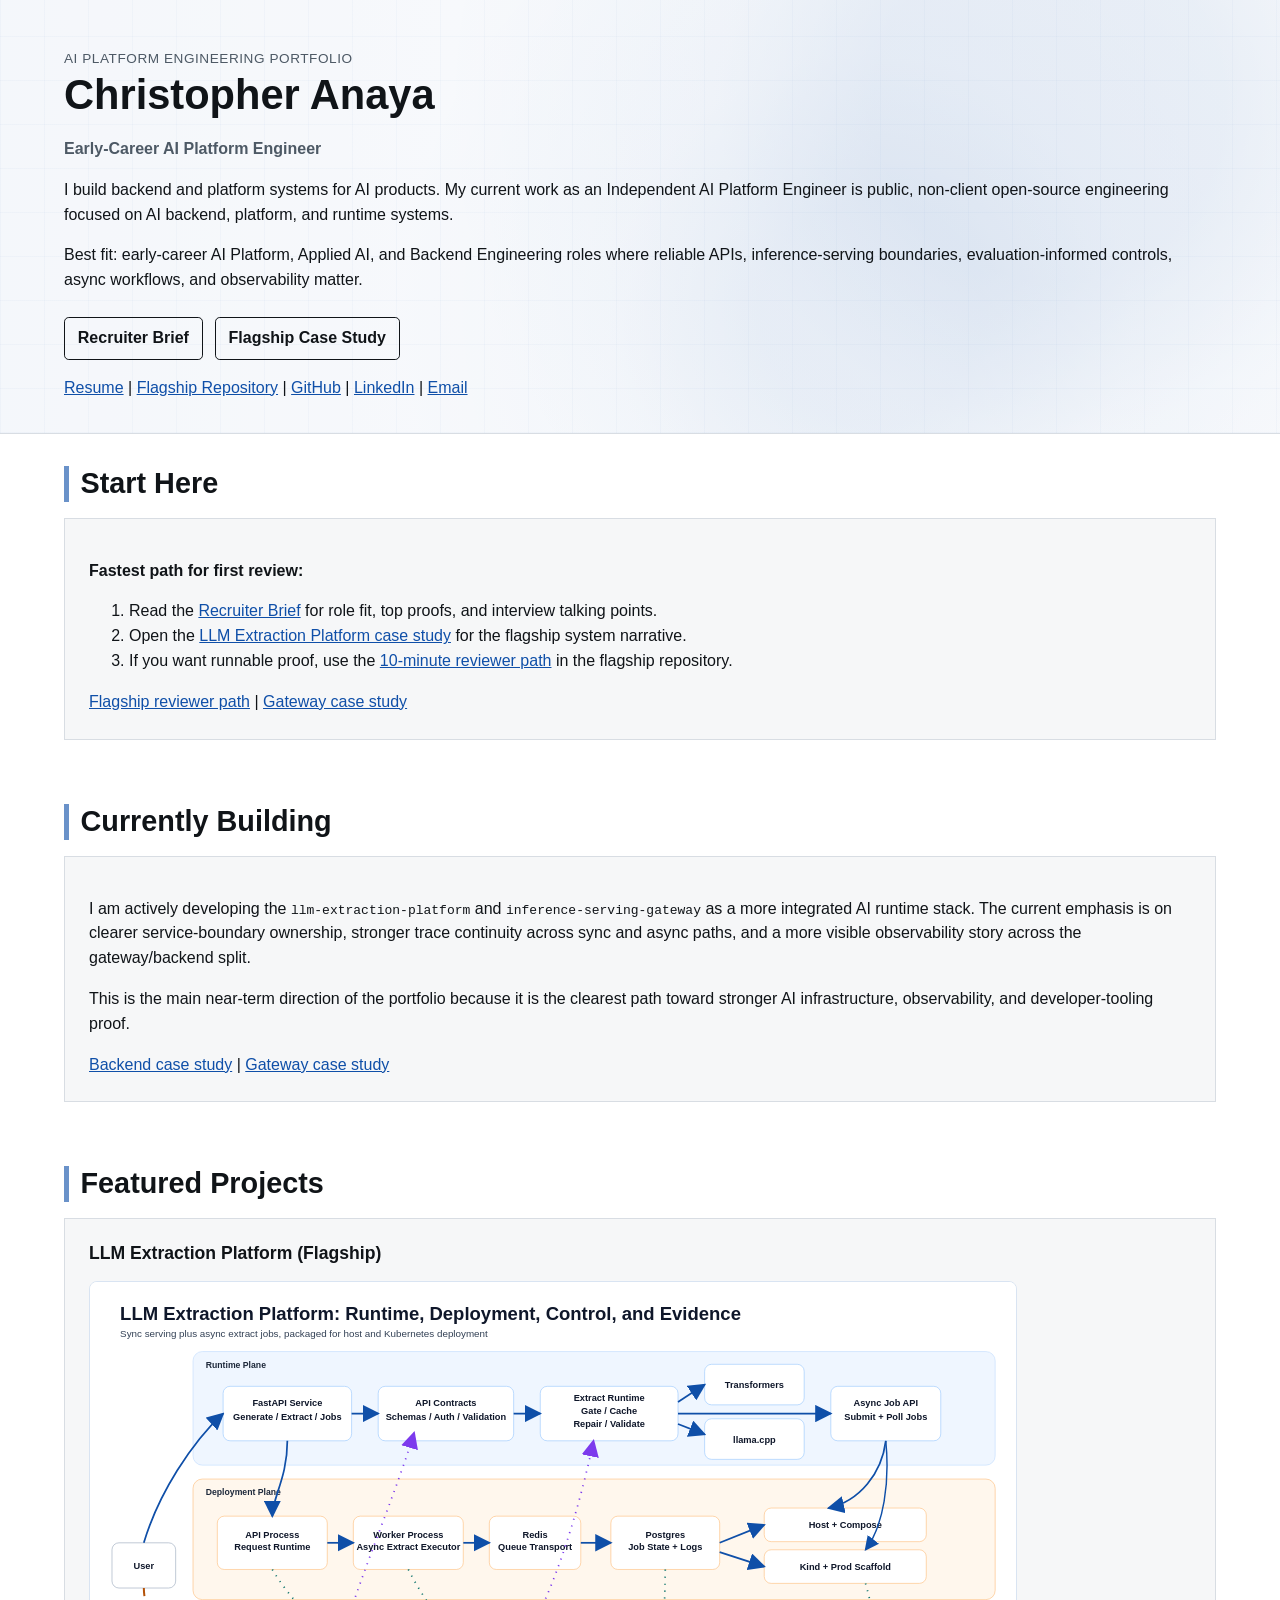
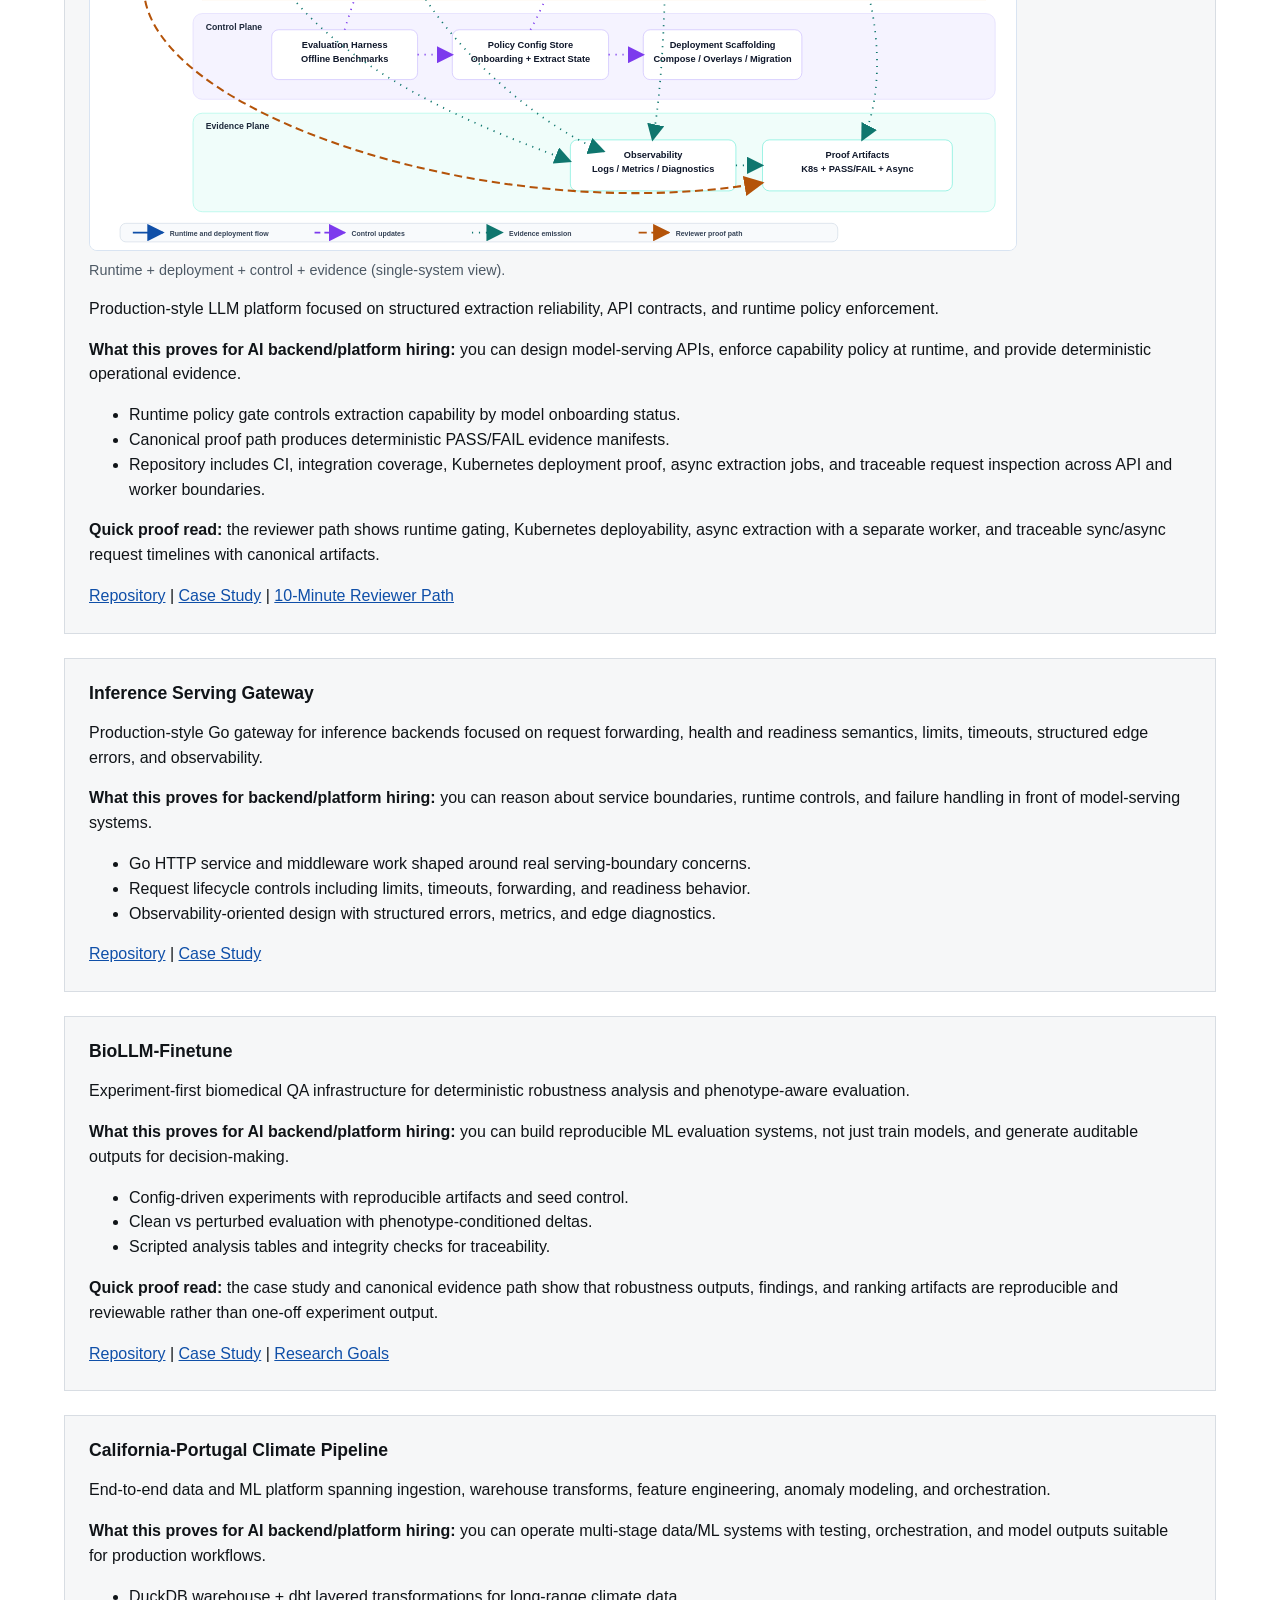
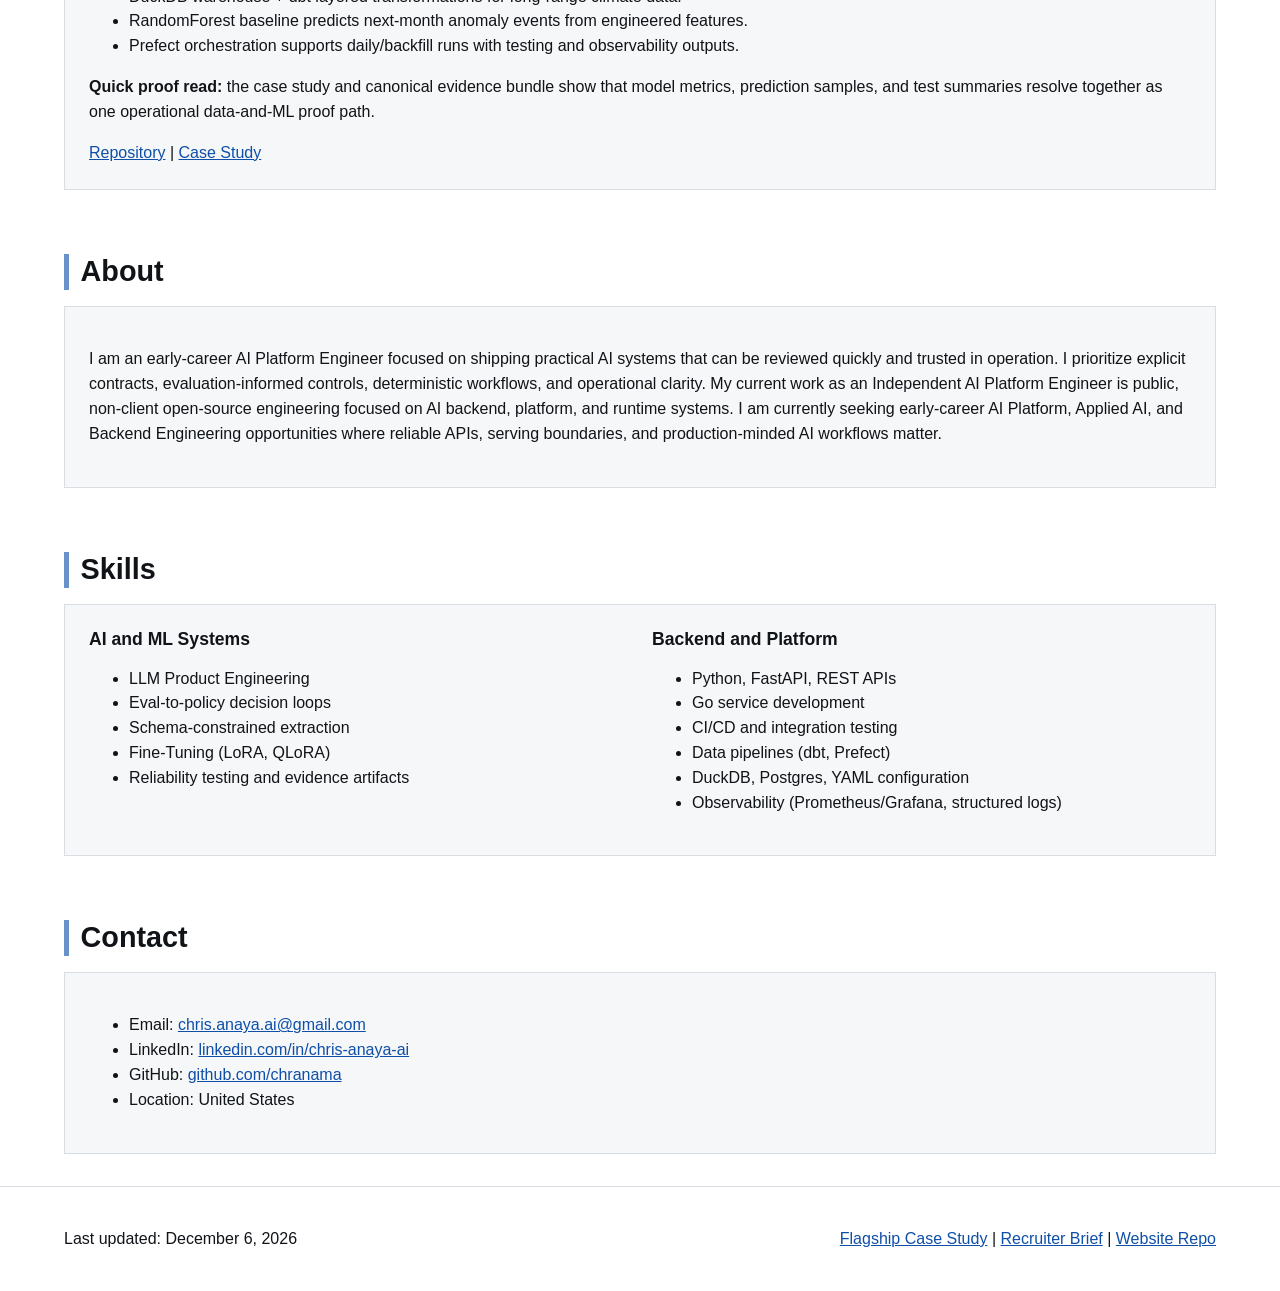
==== index.html @ ddd5de7f "Update infra positioning and boundary graphic" ====
<!DOCTYPE html>
<html lang="en">
  <head>
    <meta charset="utf-8">
    <meta name="viewport" content="width=device-width, initial-scale=1">
    <title>Christopher Anaya | Early-Career AI Platform Engineer</title>
    <meta name="description" content="AI platform engineering portfolio with a flagship LLM service, recruiter-fast brief, and proof-backed systems across backend APIs, inference gateways, and evaluation-informed controls.">
    <link rel="canonical" href="https://chranama.github.io/">
    <meta property="og:type" content="website">
    <meta property="og:title" content="Christopher Anaya | Early-Career AI Platform Engineer">
    <meta property="og:description" content="Flagship LLM Extraction Platform plus supporting proofs across AI backend, platform, and runtime systems.">
    <meta property="og:url" content="https://chranama.github.io/">
    <meta property="og:image" content="https://chranama.github.io/assets/og-home-v2.svg">
    <meta name="twitter:card" content="summary_large_image">
    <meta name="twitter:title" content="Christopher Anaya | Early-Career AI Platform Engineer">
    <meta name="twitter:description" content="Portfolio with recruiter-fast proof paths across AI backend, platform, and runtime systems.">
    <meta name="twitter:image" content="https://chranama.github.io/assets/og-home-v2.svg">
    <link rel="icon" href="assets/favicon.svg" type="image/svg+xml">
    <link rel="stylesheet" href="css/styles.css">
  </head>
  <body>
    <a class="skip-link" href="#main-content">Skip to main content</a>
    <header class="site-header">
      <div class="container">
        <p class="kicker">AI Platform Engineering Portfolio</p>
        <h1>Christopher Anaya</h1>
        <p class="title">Early-Career AI Platform Engineer</p>
        <p>
          I build backend and platform systems for AI products. My current work as an Independent AI Platform Engineer
          is public, non-client open-source engineering focused on AI backend, platform, and runtime systems.
        </p>
        <p>
          Best fit: early-career AI Platform, Applied AI, and Backend Engineering roles where reliable APIs,
          inference-serving boundaries, evaluation-informed controls, async workflows, and observability matter.
        </p>
        <nav aria-label="Primary">
          <ul class="link-row">
            <li><a class="button" href="recruiter-brief.html">Recruiter Brief</a></li>
            <li><a class="button" href="case-study-llm-extraction-platform.html">Flagship Case Study</a></li>
          </ul>
        </nav>
        <p class="inline-links">
          <a href="resume.pdf">Resume</a>
          <span aria-hidden="true">|</span>
          <a href="https://github.com/chranama/llm-extraction-platform">Flagship Repository</a>
          <span aria-hidden="true">|</span>
          <a href="https://github.com/chranama">GitHub</a>
          <span aria-hidden="true">|</span>
          <a href="https://www.linkedin.com/in/chris-anaya-ai/">LinkedIn</a>
          <span aria-hidden="true">|</span>
          <a href="mailto:chris.anaya.ai@gmail.com">Email</a>
        </p>
      </div>
    </header>

    <main id="main-content">
      <section class="section" aria-labelledby="start-here-title">
        <div class="container">
          <h2 id="start-here-title">Start Here</h2>
          <div class="card">
            <p><strong>Fastest path for first review:</strong></p>
            <ol>
              <li>Read the <a href="recruiter-brief.html">Recruiter Brief</a> for role fit, top proofs, and interview talking points.</li>
              <li>Open the <a href="case-study-llm-extraction-platform.html">LLM Extraction Platform case study</a> for the flagship system narrative.</li>
              <li>If you want runnable proof, use the <a href="https://github.com/chranama/llm-extraction-platform#10-minute-reviewer-path">10-minute reviewer path</a> in the flagship repository.</li>
            </ol>
            <p class="inline-links">
              <a href="https://github.com/chranama/llm-extraction-platform#10-minute-reviewer-path">Flagship reviewer path</a>
              <span aria-hidden="true">|</span>
              <a href="case-study-inference-serving-gateway.html">Gateway case study</a>
            </p>
          </div>
        </div>
      </section>

      <section class="section" aria-labelledby="buildout-title">
        <div class="container">
          <h2 id="buildout-title">Currently Building</h2>
          <div class="card">
            <p>
              I am actively developing the <code>llm-extraction-platform</code> and <code>inference-serving-gateway</code>
              as a more integrated AI runtime stack. The current emphasis is on clearer service-boundary ownership,
              stronger trace continuity across sync and async paths, and a more visible observability story across the
              gateway/backend split.
            </p>
            <p>
              This is the main near-term direction of the portfolio because it is the clearest path toward stronger
              AI infrastructure, observability, and developer-tooling proof.
            </p>
            <p class="inline-links">
              <a href="case-study-llm-extraction-platform.html">Backend case study</a>
              <span aria-hidden="true">|</span>
              <a href="case-study-inference-serving-gateway.html">Gateway case study</a>
            </p>
          </div>
        </div>
      </section>

      <section class="section" aria-labelledby="featured-projects-title">
        <div class="container">
          <h2 id="featured-projects-title">Featured Projects</h2>

          <article class="card project-card" aria-labelledby="project-llm-extract-title">
            <h3 id="project-llm-extract-title">LLM Extraction Platform (Flagship)</h3>
            <figure class="project-architecture-preview">
              <img src="assets/media/llm-extraction-architecture-system.svg" alt="LLM Extraction Platform architecture showing runtime, deployment, control, and evidence planes">
              <figcaption>Runtime + deployment + control + evidence (single-system view).</figcaption>
            </figure>
            <p>
              Production-style LLM platform focused on structured extraction reliability, API contracts,
              and runtime policy enforcement.
            </p>
            <p><strong>What this proves for AI backend/platform hiring:</strong> you can design model-serving APIs,
              enforce capability policy at runtime, and provide deterministic operational evidence.</p>
            <ul>
              <li>Runtime policy gate controls extraction capability by model onboarding status.</li>
              <li>Canonical proof path produces deterministic PASS/FAIL evidence manifests.</li>
              <li>Repository includes CI, integration coverage, Kubernetes deployment proof, async extraction jobs, and traceable request inspection across API and worker boundaries.</li>
            </ul>
            <p><strong>Quick proof read:</strong> the reviewer path shows runtime gating, Kubernetes deployability, async extraction with a separate worker, and traceable sync/async request timelines with canonical artifacts.</p>
            <p class="inline-links">
              <a href="https://github.com/chranama/llm-extraction-platform">Repository</a>
              <span aria-hidden="true">|</span>
              <a href="case-study-llm-extraction-platform.html">Case Study</a>
              <span aria-hidden="true">|</span>
              <a href="https://github.com/chranama/llm-extraction-platform#10-minute-reviewer-path">10-Minute Reviewer Path</a>
            </p>
          </article>

          <article class="card project-card" aria-labelledby="project-inference-gateway-title">
            <h3 id="project-inference-gateway-title">Inference Serving Gateway</h3>
            <p>
              Production-style Go gateway for inference backends focused on request forwarding, health and readiness semantics,
              limits, timeouts, structured edge errors, and observability.
            </p>
            <p><strong>What this proves for backend/platform hiring:</strong> you can reason about service boundaries,
              runtime controls, and failure handling in front of model-serving systems.</p>
            <ul>
              <li>Go HTTP service and middleware work shaped around real serving-boundary concerns.</li>
              <li>Request lifecycle controls including limits, timeouts, forwarding, and readiness behavior.</li>
              <li>Observability-oriented design with structured errors, metrics, and edge diagnostics.</li>
            </ul>
            <p class="inline-links">
              <a href="https://github.com/chranama/inference-serving-gateway">Repository</a>
              <span aria-hidden="true">|</span>
              <a href="case-study-inference-serving-gateway.html">Case Study</a>
            </p>
          </article>

          <article class="card project-card" aria-labelledby="project-biollm-title">
            <h3 id="project-biollm-title">BioLLM-Finetune</h3>
            <p>
              Experiment-first biomedical QA infrastructure for deterministic robustness analysis and phenotype-aware evaluation.
            </p>
            <p><strong>What this proves for AI backend/platform hiring:</strong> you can build reproducible ML evaluation systems,
              not just train models, and generate auditable outputs for decision-making.</p>
            <ul>
              <li>Config-driven experiments with reproducible artifacts and seed control.</li>
              <li>Clean vs perturbed evaluation with phenotype-conditioned deltas.</li>
              <li>Scripted analysis tables and integrity checks for traceability.</li>
            </ul>
            <p><strong>Quick proof read:</strong> the case study and canonical evidence path show that robustness outputs, findings, and ranking artifacts are reproducible and reviewable rather than one-off experiment output.</p>
            <p class="inline-links">
              <a href="https://github.com/chranama/biollm-finetune">Repository</a>
              <span aria-hidden="true">|</span>
              <a href="case-study-biollm-robustness.html">Case Study</a>
              <span aria-hidden="true">|</span>
              <a href="https://github.com/chranama/biollm-finetune/blob/main/docs/research_goals.md">Research Goals</a>
            </p>
          </article>

          <article class="card project-card" aria-labelledby="project-climate-title">
            <h3 id="project-climate-title">California-Portugal Climate Pipeline</h3>
            <p>
              End-to-end data and ML platform spanning ingestion, warehouse transforms, feature engineering,
              anomaly modeling, and orchestration.
            </p>
            <p><strong>What this proves for AI backend/platform hiring:</strong> you can operate multi-stage data/ML systems
              with testing, orchestration, and model outputs suitable for production workflows.</p>
            <ul>
              <li>DuckDB warehouse + dbt layered transformations for long-range climate data.</li>
              <li>RandomForest baseline predicts next-month anomaly events from engineered features.</li>
              <li>Prefect orchestration supports daily/backfill runs with testing and observability outputs.</li>
            </ul>
            <p><strong>Quick proof read:</strong> the case study and canonical evidence bundle show that model metrics, prediction samples, and test summaries resolve together as one operational data-and-ML proof path.</p>
            <p class="inline-links">
              <a href="https://github.com/chranama/california-portugal-climate">Repository</a>
              <span aria-hidden="true">|</span>
              <a href="case-study-climate-anomaly-pipeline.html">Case Study</a>
            </p>
          </article>
        </div>
      </section>

      <section class="section" aria-labelledby="about-title">
        <div class="container">
          <h2 id="about-title">About</h2>
          <div class="card">
            <p>
              I am an early-career AI Platform Engineer focused on shipping practical AI systems that can be reviewed quickly and trusted in operation.
              I prioritize explicit contracts, evaluation-informed controls, deterministic workflows, and operational clarity.
              My current work as an Independent AI Platform Engineer is public, non-client open-source engineering focused on AI backend, platform, and runtime systems.
              I am currently seeking early-career AI Platform, Applied AI, and Backend Engineering opportunities where reliable APIs, serving boundaries, and production-minded AI workflows matter.
            </p>
          </div>
        </div>
      </section>

      <section class="section" aria-labelledby="skills-title">
        <div class="container">
          <h2 id="skills-title">Skills</h2>
          <div class="skills-grid card">
            <div>
              <h3>AI and ML Systems</h3>
              <ul>
                <li>LLM Product Engineering</li>
                <li>Eval-to-policy decision loops</li>
                <li>Schema-constrained extraction</li>
                <li>Fine-Tuning (LoRA, QLoRA)</li>
                <li>Reliability testing and evidence artifacts</li>
              </ul>
            </div>
            <div>
              <h3>Backend and Platform</h3>
              <ul>
                <li>Python, FastAPI, REST APIs</li>
                <li>Go service development</li>
                <li>CI/CD and integration testing</li>
                <li>Data pipelines (dbt, Prefect)</li>
                <li>DuckDB, Postgres, YAML configuration</li>
                <li>Observability (Prometheus/Grafana, structured logs)</li>
              </ul>
            </div>
          </div>
        </div>
      </section>

      <section class="section" aria-labelledby="contact-title">
        <div class="container">
          <h2 id="contact-title">Contact</h2>
          <div class="card">
            <ul>
              <li>Email: <a href="mailto:chris.anaya.ai@gmail.com">chris.anaya.ai@gmail.com</a></li>
              <li>LinkedIn: <a href="https://www.linkedin.com/in/chris-anaya-ai/">linkedin.com/in/chris-anaya-ai</a></li>
              <li>GitHub: <a href="https://github.com/chranama">github.com/chranama</a></li>
              <li>Location: United States</li>
            </ul>
          </div>
        </div>
      </section>
    </main>

    <footer class="site-footer">
      <div class="container footer-row">
        <p>Last updated: <span data-last-updated></span></p>
        <p>
          <a href="case-study-llm-extraction-platform.html">Flagship Case Study</a>
          <span aria-hidden="true">|</span>
          <a href="recruiter-brief.html">Recruiter Brief</a>
          <span aria-hidden="true">|</span>
          <a href="https://github.com/chranama/chranama.github.io">Website Repo</a>
        </p>
      </div>
    </footer>
      <script>
      (function () {
        var items = document.querySelectorAll('[data-last-updated]');
        if (!items.length) return;
        var modified = new Date(document.lastModified);
        if (Number.isNaN(modified.getTime())) {
          items.forEach(function (item) {
            item.textContent = 'Unknown';
          });
          return;
        }
        var formatted = new Intl.DateTimeFormat('en-US', {
          year: 'numeric',
          month: 'long',
          day: 'numeric'
        }).format(modified);
        items.forEach(function (item) {
          item.textContent = formatted;
        });
      })();
    </script>
  </body>
</html>
---- css/styles.css ----
:root {
  --bg: #ffffff;
  --surface: #f6f7f8;
  --text: #101418;
  --muted: #4d5965;
  --line: #d8dde3;
  --link: #0f4fa8;
  --focus: #b00020;
  --maxw: 72rem;
  --space-1: 0.5rem;
  --space-2: 0.75rem;
  --space-3: 1rem;
  --space-4: 1.5rem;
  --space-5: 2rem;
  --space-6: 3rem;
}

* {
  box-sizing: border-box;
}

html,
body {
  margin: 0;
  padding: 0;
  background: var(--bg);
  color: var(--text);
  font-family: -apple-system, BlinkMacSystemFont, "Segoe UI", Roboto, Helvetica, Arial, sans-serif;
  line-height: 1.55;
}

img {
  max-width: 100%;
  height: auto;
}

a {
  color: var(--link);
}

a:hover {
  text-decoration-thickness: 2px;
}

a:focus-visible,
.button:focus-visible,
.skip-link:focus-visible {
  outline: 3px solid var(--focus);
  outline-offset: 3px;
}

.skip-link {
  position: absolute;
  left: -9999px;
  top: auto;
  width: 1px;
  height: 1px;
  overflow: hidden;
}

.skip-link:focus {
  left: var(--space-3);
  top: var(--space-3);
  width: auto;
  height: auto;
  padding: var(--space-2) var(--space-3);
  background: var(--bg);
  border: 1px solid var(--text);
}

.container {
  width: min(100% - 2rem, var(--maxw));
  margin-inline: auto;
}

.site-header {
  position: relative;
  overflow: hidden;
  background: #ffffff;
  border-bottom: 1px solid var(--line);
  padding: var(--space-6) 0 var(--space-5);
}

.site-header::before {
  content: "";
  position: absolute;
  inset: 0;
  pointer-events: none;
  z-index: 0;
  background:
    radial-gradient(circle at 82% 24%, rgba(15, 79, 168, 0.14) 0 16%, rgba(15, 79, 168, 0.05) 30%, rgba(15, 79, 168, 0) 55%),
    radial-gradient(circle at 68% 72%, rgba(15, 79, 168, 0.10) 0 12%, rgba(15, 79, 168, 0.03) 28%, rgba(15, 79, 168, 0) 52%),
    linear-gradient(90deg, rgba(15, 79, 168, 0.08) 0%, rgba(15, 79, 168, 0.02) 100%),
    repeating-linear-gradient(0deg, rgba(15, 79, 168, 0.05) 0 1px, rgba(15, 79, 168, 0) 1px 44px),
    repeating-linear-gradient(90deg, rgba(15, 79, 168, 0.05) 0 1px, rgba(15, 79, 168, 0) 1px 44px);
  opacity: 0.55;
}

.site-header .container {
  position: relative;
  z-index: 1;
}

.kicker {
  margin: 0;
  letter-spacing: 0.04em;
  text-transform: uppercase;
  font-size: 0.85rem;
  color: var(--muted);
}

h1,
h2,
h3 {
  line-height: 1.25;
  margin: 0 0 var(--space-3);
}

h1 {
  font-size: clamp(1.8rem, 4vw, 2.6rem);
}

h2 {
  font-size: clamp(1.35rem, 3vw, 1.8rem);
}

h3 {
  font-size: 1.1rem;
}

.section h2 {
  display: inline-block;
  border-left: 0.32rem solid rgba(15, 79, 168, 0.62);
  padding-left: 0.72rem;
}

.title {
  font-weight: 600;
  color: var(--muted);
  margin: 0 0 var(--space-3);
}

.link-row {
  display: flex;
  flex-wrap: wrap;
  gap: var(--space-2);
  list-style: none;
  padding: 0;
  margin: var(--space-4) 0 0;
}

.button {
  display: inline-block;
  text-decoration: none;
  border: 1px solid var(--text);
  color: var(--text);
  padding: 0.5rem 0.8rem;
  border-radius: 0.3rem;
  font-weight: 600;
}

.button:hover {
  background: var(--surface);
}

.section {
  padding: var(--space-5) 0;
}

.card {
  border: 1px solid var(--line);
  background: var(--surface);
  padding: var(--space-4);
}

.project-card + .project-card {
  margin-top: var(--space-4);
}

.project-card {
  position: relative;
  overflow: hidden;
}

.project-card > * {
  position: relative;
  z-index: 1;
}

.project-architecture-preview {
  margin: 0 0 var(--space-3);
}

.project-architecture-preview img {
  display: block;
  width: 100%;
  max-width: 58rem;
  height: auto;
  border: 1px solid #d9e4f2;
  border-radius: 0.5rem;
  background: #ffffff;
}

.project-architecture-preview figcaption {
  margin-top: 0.5rem;
  font-size: 0.9rem;
  color: var(--muted);
}

.proof-badge-row {
  display: flex;
  flex-wrap: wrap;
  gap: 0.45rem;
  margin-top: 0;
  margin-bottom: var(--space-3);
}

.proof-badge {
  display: inline-block;
  border: 1px solid rgba(15, 79, 168, 0.28);
  background: rgba(15, 79, 168, 0.06);
  color: #25446f;
  font-size: 0.86rem;
  font-weight: 600;
  line-height: 1.2;
  border-radius: 999px;
  padding: 0.24rem 0.58rem;
}

.inline-links {
  margin-bottom: 0;
}

.badge-row {
  margin-top: 0;
}

.badge-row img {
  height: 20px;
  width: auto;
}

.skills-grid {
  display: grid;
  grid-template-columns: 1fr;
  gap: var(--space-4);
}

.lesson-grid {
  display: grid;
  grid-template-columns: 1fr;
  gap: var(--space-4);
}

.site-footer {
  border-top: 1px solid var(--line);
  padding: var(--space-4) 0;
}

.footer-row {
  display: flex;
  flex-direction: column;
  gap: var(--space-1);
}

@media (min-width: 48rem) {
  .skills-grid {
    grid-template-columns: 1fr 1fr;
  }

  .lesson-grid {
    grid-template-columns: 1fr 1fr;
  }

  .footer-row {
    flex-direction: row;
    justify-content: space-between;
    align-items: center;
  }
}

@media (max-width: 40rem) {
  .site-header::before {
    opacity: 0.45;
  }
}

@media (prefers-reduced-motion: reduce) {
  *,
  *::before,
  *::after {
    animation-duration: 0.01ms !important;
    animation-iteration-count: 1 !important;
    transition-duration: 0.01ms !important;
    scroll-behavior: auto !important;
  }
}
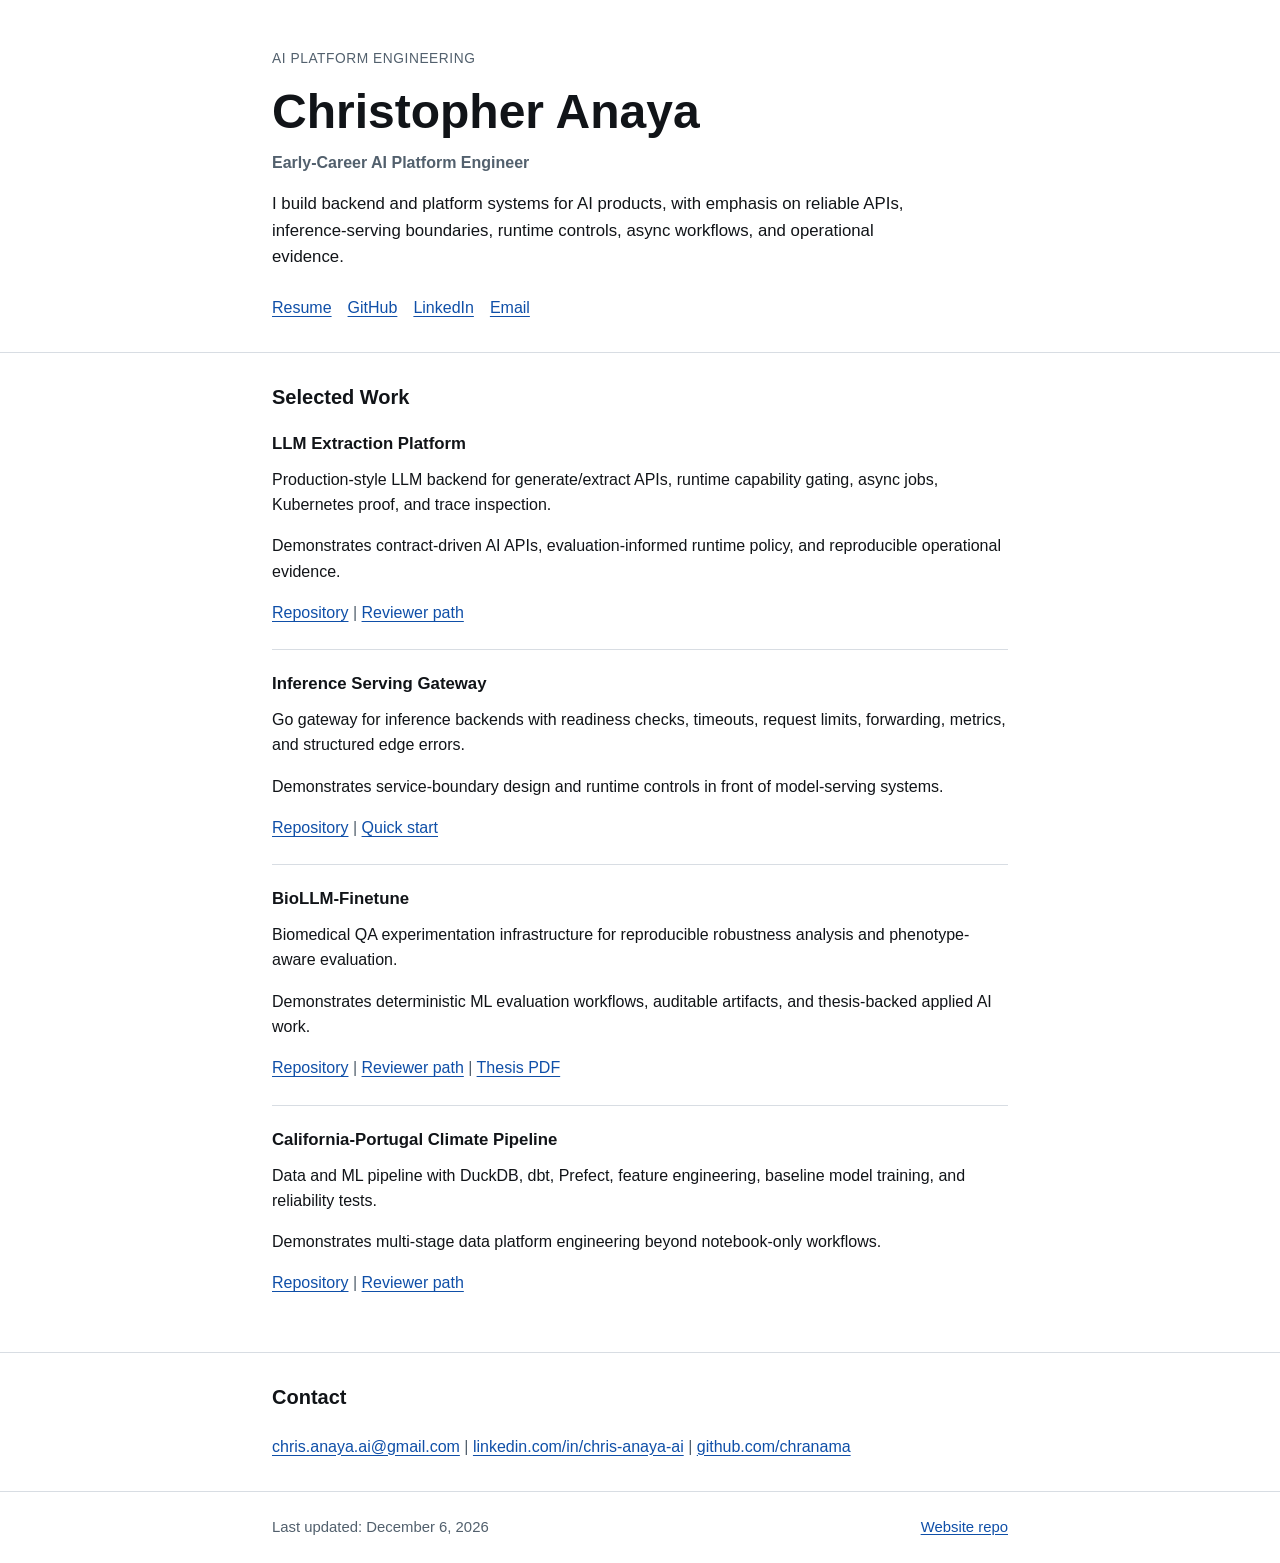
==== commit 825564db: "Simplify portfolio to single-page hub" ====
--- a/index.html
+++ b/index.html
@@ -3,249 +3,128 @@
   <head>
     <meta charset="utf-8">
     <meta name="viewport" content="width=device-width, initial-scale=1">
-    <title>Christopher Anaya | Early-Career AI Platform Engineer</title>
-    <meta name="description" content="AI platform engineering portfolio with a flagship LLM service, recruiter-fast brief, and proof-backed systems across backend APIs, inference gateways, and evaluation-informed controls.">
+    <title>Christopher Anaya | AI Platform Engineer</title>
+    <meta name="description" content="Christopher Anaya is an early-career AI Platform Engineer building backend and platform systems for AI products.">
     <link rel="canonical" href="https://chranama.github.io/">
     <meta property="og:type" content="website">
-    <meta property="og:title" content="Christopher Anaya | Early-Career AI Platform Engineer">
-    <meta property="og:description" content="Flagship LLM Extraction Platform plus supporting proofs across AI backend, platform, and runtime systems.">
+    <meta property="og:title" content="Christopher Anaya | AI Platform Engineer">
+    <meta property="og:description" content="Backend and platform systems for AI products, with repository-first proof paths.">
     <meta property="og:url" content="https://chranama.github.io/">
     <meta property="og:image" content="https://chranama.github.io/assets/og-home-v2.svg">
     <meta name="twitter:card" content="summary_large_image">
-    <meta name="twitter:title" content="Christopher Anaya | Early-Career AI Platform Engineer">
-    <meta name="twitter:description" content="Portfolio with recruiter-fast proof paths across AI backend, platform, and runtime systems.">
+    <meta name="twitter:title" content="Christopher Anaya | AI Platform Engineer">
+    <meta name="twitter:description" content="Backend and platform systems for AI products, with repository-first proof paths.">
     <meta name="twitter:image" content="https://chranama.github.io/assets/og-home-v2.svg">
     <link rel="icon" href="assets/favicon.svg" type="image/svg+xml">
-    <link rel="stylesheet" href="css/styles.css">
+    <link rel="stylesheet" href="css/styles.css?v=single-page">
   </head>
   <body>
     <a class="skip-link" href="#main-content">Skip to main content</a>
     <header class="site-header">
       <div class="container">
-        <p class="kicker">AI Platform Engineering Portfolio</p>
+        <p class="kicker">AI Platform Engineering</p>
         <h1>Christopher Anaya</h1>
         <p class="title">Early-Career AI Platform Engineer</p>
-        <p>
-          I build backend and platform systems for AI products. My current work as an Independent AI Platform Engineer
-          is public, non-client open-source engineering focused on AI backend, platform, and runtime systems.
+        <p class="lede">
+          I build backend and platform systems for AI products, with emphasis on reliable APIs,
+          inference-serving boundaries, runtime controls, async workflows, and operational evidence.
         </p>
-        <p>
-          Best fit: early-career AI Platform, Applied AI, and Backend Engineering roles where reliable APIs,
-          inference-serving boundaries, evaluation-informed controls, async workflows, and observability matter.
-        </p>
-        <nav aria-label="Primary">
+        <nav aria-label="Primary links">
           <ul class="link-row">
-            <li><a class="button" href="recruiter-brief.html">Recruiter Brief</a></li>
-            <li><a class="button" href="case-study-llm-extraction-platform.html">Flagship Case Study</a></li>
+            <li><a href="resume.pdf">Resume</a></li>
+            <li><a href="https://github.com/chranama">GitHub</a></li>
+            <li><a href="https://www.linkedin.com/in/chris-anaya-ai/">LinkedIn</a></li>
+            <li><a href="mailto:chris.anaya.ai@gmail.com">Email</a></li>
           </ul>
         </nav>
-        <p class="inline-links">
-          <a href="resume.pdf">Resume</a>
-          <span aria-hidden="true">|</span>
-          <a href="https://github.com/chranama/llm-extraction-platform">Flagship Repository</a>
-          <span aria-hidden="true">|</span>
-          <a href="https://github.com/chranama">GitHub</a>
-          <span aria-hidden="true">|</span>
-          <a href="https://www.linkedin.com/in/chris-anaya-ai/">LinkedIn</a>
-          <span aria-hidden="true">|</span>
-          <a href="mailto:chris.anaya.ai@gmail.com">Email</a>
-        </p>
       </div>
     </header>
 
     <main id="main-content">
-      <section class="section" aria-labelledby="start-here-title">
+      <section class="section" aria-labelledby="selected-work-title">
         <div class="container">
-          <h2 id="start-here-title">Start Here</h2>
-          <div class="card">
-            <p><strong>Fastest path for first review:</strong></p>
-            <ol>
-              <li>Read the <a href="recruiter-brief.html">Recruiter Brief</a> for role fit, top proofs, and interview talking points.</li>
-              <li>Open the <a href="case-study-llm-extraction-platform.html">LLM Extraction Platform case study</a> for the flagship system narrative.</li>
-              <li>If you want runnable proof, use the <a href="https://github.com/chranama/llm-extraction-platform#10-minute-reviewer-path">10-minute reviewer path</a> in the flagship repository.</li>
-            </ol>
-            <p class="inline-links">
-              <a href="https://github.com/chranama/llm-extraction-platform#10-minute-reviewer-path">Flagship reviewer path</a>
-              <span aria-hidden="true">|</span>
-              <a href="case-study-inference-serving-gateway.html">Gateway case study</a>
-            </p>
-          </div>
-        </div>
-      </section>
+          <h2 id="selected-work-title">Selected Work</h2>
 
-      <section class="section" aria-labelledby="buildout-title">
-        <div class="container">
-          <h2 id="buildout-title">Currently Building</h2>
-          <div class="card">
+          <article class="project" aria-labelledby="project-llm-extract-title">
+            <h3 id="project-llm-extract-title">LLM Extraction Platform</h3>
             <p>
-              I am actively developing the <code>llm-extraction-platform</code> and <code>inference-serving-gateway</code>
-              as a more integrated AI runtime stack. The current emphasis is on clearer service-boundary ownership,
-              stronger trace continuity across sync and async paths, and a more visible observability story across the
-              gateway/backend split.
+              Production-style LLM backend for generate/extract APIs, runtime capability gating,
+              async jobs, Kubernetes proof, and trace inspection.
             </p>
             <p>
-              This is the main near-term direction of the portfolio because it is the clearest path toward stronger
-              AI infrastructure, observability, and developer-tooling proof.
+              Demonstrates contract-driven AI APIs, evaluation-informed runtime policy,
+              and reproducible operational evidence.
             </p>
-            <p class="inline-links">
-              <a href="case-study-llm-extraction-platform.html">Backend case study</a>
-              <span aria-hidden="true">|</span>
-              <a href="case-study-inference-serving-gateway.html">Gateway case study</a>
-            </p>
-          </div>
-        </div>
-      </section>
-
-      <section class="section" aria-labelledby="featured-projects-title">
-        <div class="container">
-          <h2 id="featured-projects-title">Featured Projects</h2>
-
-          <article class="card project-card" aria-labelledby="project-llm-extract-title">
-            <h3 id="project-llm-extract-title">LLM Extraction Platform (Flagship)</h3>
-            <figure class="project-architecture-preview">
-              <img src="assets/media/llm-extraction-architecture-system.svg" alt="LLM Extraction Platform architecture showing runtime, deployment, control, and evidence planes">
-              <figcaption>Runtime + deployment + control + evidence (single-system view).</figcaption>
-            </figure>
-            <p>
-              Production-style LLM platform focused on structured extraction reliability, API contracts,
-              and runtime policy enforcement.
-            </p>
-            <p><strong>What this proves for AI backend/platform hiring:</strong> you can design model-serving APIs,
-              enforce capability policy at runtime, and provide deterministic operational evidence.</p>
-            <ul>
-              <li>Runtime policy gate controls extraction capability by model onboarding status.</li>
-              <li>Canonical proof path produces deterministic PASS/FAIL evidence manifests.</li>
-              <li>Repository includes CI, integration coverage, Kubernetes deployment proof, async extraction jobs, and traceable request inspection across API and worker boundaries.</li>
-            </ul>
-            <p><strong>Quick proof read:</strong> the reviewer path shows runtime gating, Kubernetes deployability, async extraction with a separate worker, and traceable sync/async request timelines with canonical artifacts.</p>
             <p class="inline-links">
               <a href="https://github.com/chranama/llm-extraction-platform">Repository</a>
               <span aria-hidden="true">|</span>
-              <a href="case-study-llm-extraction-platform.html">Case Study</a>
-              <span aria-hidden="true">|</span>
-              <a href="https://github.com/chranama/llm-extraction-platform#10-minute-reviewer-path">10-Minute Reviewer Path</a>
+              <a href="https://github.com/chranama/llm-extraction-platform#10-minute-reviewer-path">Reviewer path</a>
             </p>
           </article>
 
-          <article class="card project-card" aria-labelledby="project-inference-gateway-title">
-            <h3 id="project-inference-gateway-title">Inference Serving Gateway</h3>
+          <article class="project" aria-labelledby="project-gateway-title">
+            <h3 id="project-gateway-title">Inference Serving Gateway</h3>
             <p>
-              Production-style Go gateway for inference backends focused on request forwarding, health and readiness semantics,
-              limits, timeouts, structured edge errors, and observability.
+              Go gateway for inference backends with readiness checks, timeouts, request limits,
+              forwarding, metrics, and structured edge errors.
             </p>
-            <p><strong>What this proves for backend/platform hiring:</strong> you can reason about service boundaries,
-              runtime controls, and failure handling in front of model-serving systems.</p>
-            <ul>
-              <li>Go HTTP service and middleware work shaped around real serving-boundary concerns.</li>
-              <li>Request lifecycle controls including limits, timeouts, forwarding, and readiness behavior.</li>
-              <li>Observability-oriented design with structured errors, metrics, and edge diagnostics.</li>
-            </ul>
+            <p>
+              Demonstrates service-boundary design and runtime controls in front of model-serving systems.
+            </p>
             <p class="inline-links">
               <a href="https://github.com/chranama/inference-serving-gateway">Repository</a>
               <span aria-hidden="true">|</span>
-              <a href="case-study-inference-serving-gateway.html">Case Study</a>
+              <a href="https://github.com/chranama/inference-serving-gateway#quick-start">Quick start</a>
             </p>
           </article>
 
-          <article class="card project-card" aria-labelledby="project-biollm-title">
+          <article class="project" aria-labelledby="project-biollm-title">
             <h3 id="project-biollm-title">BioLLM-Finetune</h3>
             <p>
-              Experiment-first biomedical QA infrastructure for deterministic robustness analysis and phenotype-aware evaluation.
+              Biomedical QA experimentation infrastructure for reproducible robustness analysis
+              and phenotype-aware evaluation.
             </p>
-            <p><strong>What this proves for AI backend/platform hiring:</strong> you can build reproducible ML evaluation systems,
-              not just train models, and generate auditable outputs for decision-making.</p>
-            <ul>
-              <li>Config-driven experiments with reproducible artifacts and seed control.</li>
-              <li>Clean vs perturbed evaluation with phenotype-conditioned deltas.</li>
-              <li>Scripted analysis tables and integrity checks for traceability.</li>
-            </ul>
-            <p><strong>Quick proof read:</strong> the case study and canonical evidence path show that robustness outputs, findings, and ranking artifacts are reproducible and reviewable rather than one-off experiment output.</p>
+            <p>
+              Demonstrates deterministic ML evaluation workflows, auditable artifacts,
+              and thesis-backed applied AI work.
+            </p>
             <p class="inline-links">
               <a href="https://github.com/chranama/biollm-finetune">Repository</a>
               <span aria-hidden="true">|</span>
-              <a href="case-study-biollm-robustness.html">Case Study</a>
+              <a href="https://github.com/chranama/biollm-finetune#5-minute-reviewer-path">Reviewer path</a>
               <span aria-hidden="true">|</span>
-              <a href="https://github.com/chranama/biollm-finetune/blob/main/docs/research_goals.md">Research Goals</a>
+              <a href="masters_thesis.pdf">Thesis PDF</a>
             </p>
           </article>
 
-          <article class="card project-card" aria-labelledby="project-climate-title">
+          <article class="project" aria-labelledby="project-climate-title">
             <h3 id="project-climate-title">California-Portugal Climate Pipeline</h3>
             <p>
-              End-to-end data and ML platform spanning ingestion, warehouse transforms, feature engineering,
-              anomaly modeling, and orchestration.
+              Data and ML pipeline with DuckDB, dbt, Prefect, feature engineering,
+              baseline model training, and reliability tests.
             </p>
-            <p><strong>What this proves for AI backend/platform hiring:</strong> you can operate multi-stage data/ML systems
-              with testing, orchestration, and model outputs suitable for production workflows.</p>
-            <ul>
-              <li>DuckDB warehouse + dbt layered transformations for long-range climate data.</li>
-              <li>RandomForest baseline predicts next-month anomaly events from engineered features.</li>
-              <li>Prefect orchestration supports daily/backfill runs with testing and observability outputs.</li>
-            </ul>
-            <p><strong>Quick proof read:</strong> the case study and canonical evidence bundle show that model metrics, prediction samples, and test summaries resolve together as one operational data-and-ML proof path.</p>
+            <p>
+              Demonstrates multi-stage data platform engineering beyond notebook-only workflows.
+            </p>
             <p class="inline-links">
               <a href="https://github.com/chranama/california-portugal-climate">Repository</a>
               <span aria-hidden="true">|</span>
-              <a href="case-study-climate-anomaly-pipeline.html">Case Study</a>
+              <a href="https://github.com/chranama/california-portugal-climate#5-minute-reviewer-path">Reviewer path</a>
             </p>
           </article>
         </div>
       </section>
 
-      <section class="section" aria-labelledby="about-title">
-        <div class="container">
-          <h2 id="about-title">About</h2>
-          <div class="card">
-            <p>
-              I am an early-career AI Platform Engineer focused on shipping practical AI systems that can be reviewed quickly and trusted in operation.
-              I prioritize explicit contracts, evaluation-informed controls, deterministic workflows, and operational clarity.
-              My current work as an Independent AI Platform Engineer is public, non-client open-source engineering focused on AI backend, platform, and runtime systems.
-              I am currently seeking early-career AI Platform, Applied AI, and Backend Engineering opportunities where reliable APIs, serving boundaries, and production-minded AI workflows matter.
-            </p>
-          </div>
-        </div>
-      </section>
-
-      <section class="section" aria-labelledby="skills-title">
-        <div class="container">
-          <h2 id="skills-title">Skills</h2>
-          <div class="skills-grid card">
-            <div>
-              <h3>AI and ML Systems</h3>
-              <ul>
-                <li>LLM Product Engineering</li>
-                <li>Eval-to-policy decision loops</li>
-                <li>Schema-constrained extraction</li>
-                <li>Fine-Tuning (LoRA, QLoRA)</li>
-                <li>Reliability testing and evidence artifacts</li>
-              </ul>
-            </div>
-            <div>
-              <h3>Backend and Platform</h3>
-              <ul>
-                <li>Python, FastAPI, REST APIs</li>
-                <li>Go service development</li>
-                <li>CI/CD and integration testing</li>
-                <li>Data pipelines (dbt, Prefect)</li>
-                <li>DuckDB, Postgres, YAML configuration</li>
-                <li>Observability (Prometheus/Grafana, structured logs)</li>
-              </ul>
-            </div>
-          </div>
-        </div>
-      </section>
-
-      <section class="section" aria-labelledby="contact-title">
+      <section class="section contact-section" aria-labelledby="contact-title">
         <div class="container">
           <h2 id="contact-title">Contact</h2>
-          <div class="card">
-            <ul>
-              <li>Email: <a href="mailto:chris.anaya.ai@gmail.com">chris.anaya.ai@gmail.com</a></li>
-              <li>LinkedIn: <a href="https://www.linkedin.com/in/chris-anaya-ai/">linkedin.com/in/chris-anaya-ai</a></li>
-              <li>GitHub: <a href="https://github.com/chranama">github.com/chranama</a></li>
-              <li>Location: United States</li>
-            </ul>
-          </div>
+          <p class="inline-links">
+            <a href="mailto:chris.anaya.ai@gmail.com">chris.anaya.ai@gmail.com</a>
+            <span aria-hidden="true">|</span>
+            <a href="https://www.linkedin.com/in/chris-anaya-ai/">linkedin.com/in/chris-anaya-ai</a>
+            <span aria-hidden="true">|</span>
+            <a href="https://github.com/chranama">github.com/chranama</a>
+          </p>
         </div>
       </section>
     </main>
@@ -253,31 +132,22 @@
     <footer class="site-footer">
       <div class="container footer-row">
         <p>Last updated: <span data-last-updated></span></p>
-        <p>
-          <a href="case-study-llm-extraction-platform.html">Flagship Case Study</a>
-          <span aria-hidden="true">|</span>
-          <a href="recruiter-brief.html">Recruiter Brief</a>
-          <span aria-hidden="true">|</span>
-          <a href="https://github.com/chranama/chranama.github.io">Website Repo</a>
-        </p>
+        <p><a href="https://github.com/chranama/chranama.github.io">Website repo</a></p>
       </div>
     </footer>
-      <script>
+
+    <script>
       (function () {
         var items = document.querySelectorAll('[data-last-updated]');
         if (!items.length) return;
         var modified = new Date(document.lastModified);
-        if (Number.isNaN(modified.getTime())) {
-          items.forEach(function (item) {
-            item.textContent = 'Unknown';
-          });
-          return;
-        }
-        var formatted = new Intl.DateTimeFormat('en-US', {
-          year: 'numeric',
-          month: 'long',
-          day: 'numeric'
-        }).format(modified);
+        var formatted = Number.isNaN(modified.getTime())
+          ? 'Unknown'
+          : new Intl.DateTimeFormat('en-US', {
+              year: 'numeric',
+              month: 'long',
+              day: 'numeric'
+            }).format(modified);
         items.forEach(function (item) {
           item.textContent = formatted;
         });
--- a/css/styles.css
+++ b/css/styles.css
@@ -1,12 +1,11 @@
 :root {
   --bg: #ffffff;
-  --surface: #f6f7f8;
-  --text: #101418;
-  --muted: #4d5965;
+  --text: #111418;
+  --muted: #52606d;
   --line: #d8dde3;
   --link: #0f4fa8;
   --focus: #b00020;
-  --maxw: 72rem;
+  --maxw: 46rem;
   --space-1: 0.5rem;
   --space-2: 0.75rem;
   --space-3: 1rem;
@@ -26,16 +25,12 @@
   background: var(--bg);
   color: var(--text);
   font-family: -apple-system, BlinkMacSystemFont, "Segoe UI", Roboto, Helvetica, Arial, sans-serif;
-  line-height: 1.55;
-}
-
-img {
-  max-width: 100%;
-  height: auto;
+  line-height: 1.58;
 }
 
 a {
   color: var(--link);
+  text-underline-offset: 0.16em;
 }
 
 a:hover {
@@ -43,7 +38,6 @@
 }
 
 a:focus-visible,
-.button:focus-visible,
 .skip-link:focus-visible {
   outline: 3px solid var(--focus);
   outline-offset: 3px;
@@ -74,187 +68,105 @@
 }
 
 .site-header {
-  position: relative;
-  overflow: hidden;
-  background: #ffffff;
   border-bottom: 1px solid var(--line);
   padding: var(--space-6) 0 var(--space-5);
 }
 
-.site-header::before {
-  content: "";
-  position: absolute;
-  inset: 0;
-  pointer-events: none;
-  z-index: 0;
-  background:
-    radial-gradient(circle at 82% 24%, rgba(15, 79, 168, 0.14) 0 16%, rgba(15, 79, 168, 0.05) 30%, rgba(15, 79, 168, 0) 55%),
-    radial-gradient(circle at 68% 72%, rgba(15, 79, 168, 0.10) 0 12%, rgba(15, 79, 168, 0.03) 28%, rgba(15, 79, 168, 0) 52%),
-    linear-gradient(90deg, rgba(15, 79, 168, 0.08) 0%, rgba(15, 79, 168, 0.02) 100%),
-    repeating-linear-gradient(0deg, rgba(15, 79, 168, 0.05) 0 1px, rgba(15, 79, 168, 0) 1px 44px),
-    repeating-linear-gradient(90deg, rgba(15, 79, 168, 0.05) 0 1px, rgba(15, 79, 168, 0) 1px 44px);
-  opacity: 0.55;
+.kicker {
+  margin: 0 0 var(--space-2);
+  color: var(--muted);
+  font-size: 0.86rem;
+  letter-spacing: 0.04em;
+  text-transform: uppercase;
 }
 
-.site-header .container {
-  position: relative;
-  z-index: 1;
-}
-
-.kicker {
-  margin: 0;
-  letter-spacing: 0.04em;
-  text-transform: uppercase;
-  font-size: 0.85rem;
-  color: var(--muted);
+h1,
+h2,
+h3,
+p {
+  margin-top: 0;
 }
 
 h1,
 h2,
 h3 {
   line-height: 1.25;
-  margin: 0 0 var(--space-3);
 }
 
 h1 {
-  font-size: clamp(1.8rem, 4vw, 2.6rem);
+  margin-bottom: var(--space-1);
+  font-size: clamp(2rem, 6vw, 3rem);
+  font-weight: 700;
 }
 
 h2 {
-  font-size: clamp(1.35rem, 3vw, 1.8rem);
+  margin-bottom: var(--space-4);
+  font-size: 1.25rem;
 }
 
 h3 {
-  font-size: 1.1rem;
-}
-
-.section h2 {
-  display: inline-block;
-  border-left: 0.32rem solid rgba(15, 79, 168, 0.62);
-  padding-left: 0.72rem;
+  margin-bottom: var(--space-2);
+  font-size: 1.05rem;
 }
 
 .title {
+  margin-bottom: var(--space-3);
+  color: var(--muted);
   font-weight: 600;
-  color: var(--muted);
-  margin: 0 0 var(--space-3);
+}
+
+.lede {
+  max-width: 41rem;
+  margin-bottom: var(--space-4);
+  font-size: 1.05rem;
 }
 
 .link-row {
   display: flex;
   flex-wrap: wrap;
-  gap: var(--space-2);
+  gap: var(--space-2) var(--space-3);
   list-style: none;
   padding: 0;
-  margin: var(--space-4) 0 0;
-}
-
-.button {
-  display: inline-block;
-  text-decoration: none;
-  border: 1px solid var(--text);
-  color: var(--text);
-  padding: 0.5rem 0.8rem;
-  border-radius: 0.3rem;
-  font-weight: 600;
-}
-
-.button:hover {
-  background: var(--surface);
+  margin: 0;
 }
 
 .section {
   padding: var(--space-5) 0;
 }
 
-.card {
-  border: 1px solid var(--line);
-  background: var(--surface);
-  padding: var(--space-4);
+.project {
+  padding: var(--space-4) 0;
+  border-top: 1px solid var(--line);
 }
 
-.project-card + .project-card {
-  margin-top: var(--space-4);
+.project:first-of-type {
+  padding-top: 0;
+  border-top: 0;
 }
 
-.project-card {
-  position: relative;
-  overflow: hidden;
+.project p:last-child,
+.contact-section p,
+.site-footer p {
+  margin-bottom: 0;
 }
 
-.project-card > * {
-  position: relative;
-  z-index: 1;
-}
-
-.project-architecture-preview {
-  margin: 0 0 var(--space-3);
-}
-
-.project-architecture-preview img {
-  display: block;
-  width: 100%;
-  max-width: 58rem;
-  height: auto;
-  border: 1px solid #d9e4f2;
-  border-radius: 0.5rem;
-  background: #ffffff;
-}
-
-.project-architecture-preview figcaption {
-  margin-top: 0.5rem;
-  font-size: 0.9rem;
+.inline-links {
   color: var(--muted);
 }
 
-.proof-badge-row {
-  display: flex;
-  flex-wrap: wrap;
-  gap: 0.45rem;
-  margin-top: 0;
-  margin-bottom: var(--space-3);
+.inline-links a {
+  color: var(--link);
 }
 
-.proof-badge {
-  display: inline-block;
-  border: 1px solid rgba(15, 79, 168, 0.28);
-  background: rgba(15, 79, 168, 0.06);
-  color: #25446f;
-  font-size: 0.86rem;
-  font-weight: 600;
-  line-height: 1.2;
-  border-radius: 999px;
-  padding: 0.24rem 0.58rem;
-}
-
-.inline-links {
-  margin-bottom: 0;
-}
-
-.badge-row {
-  margin-top: 0;
-}
-
-.badge-row img {
-  height: 20px;
-  width: auto;
-}
-
-.skills-grid {
-  display: grid;
-  grid-template-columns: 1fr;
-  gap: var(--space-4);
-}
-
-.lesson-grid {
-  display: grid;
-  grid-template-columns: 1fr;
-  gap: var(--space-4);
+.contact-section {
+  border-top: 1px solid var(--line);
 }
 
 .site-footer {
   border-top: 1px solid var(--line);
   padding: var(--space-4) 0;
+  color: var(--muted);
+  font-size: 0.93rem;
 }
 
 .footer-row {
@@ -263,25 +175,11 @@
   gap: var(--space-1);
 }
 
-@media (min-width: 48rem) {
-  .skills-grid {
-    grid-template-columns: 1fr 1fr;
-  }
-
-  .lesson-grid {
-    grid-template-columns: 1fr 1fr;
-  }
-
+@media (min-width: 44rem) {
   .footer-row {
     flex-direction: row;
     justify-content: space-between;
     align-items: center;
-  }
-}
-
-@media (max-width: 40rem) {
-  .site-header::before {
-    opacity: 0.45;
   }
 }
 
@@ -291,7 +189,7 @@
   *::after {
     animation-duration: 0.01ms !important;
     animation-iteration-count: 1 !important;
+    scroll-behavior: auto !important;
     transition-duration: 0.01ms !important;
-    scroll-behavior: auto !important;
   }
 }
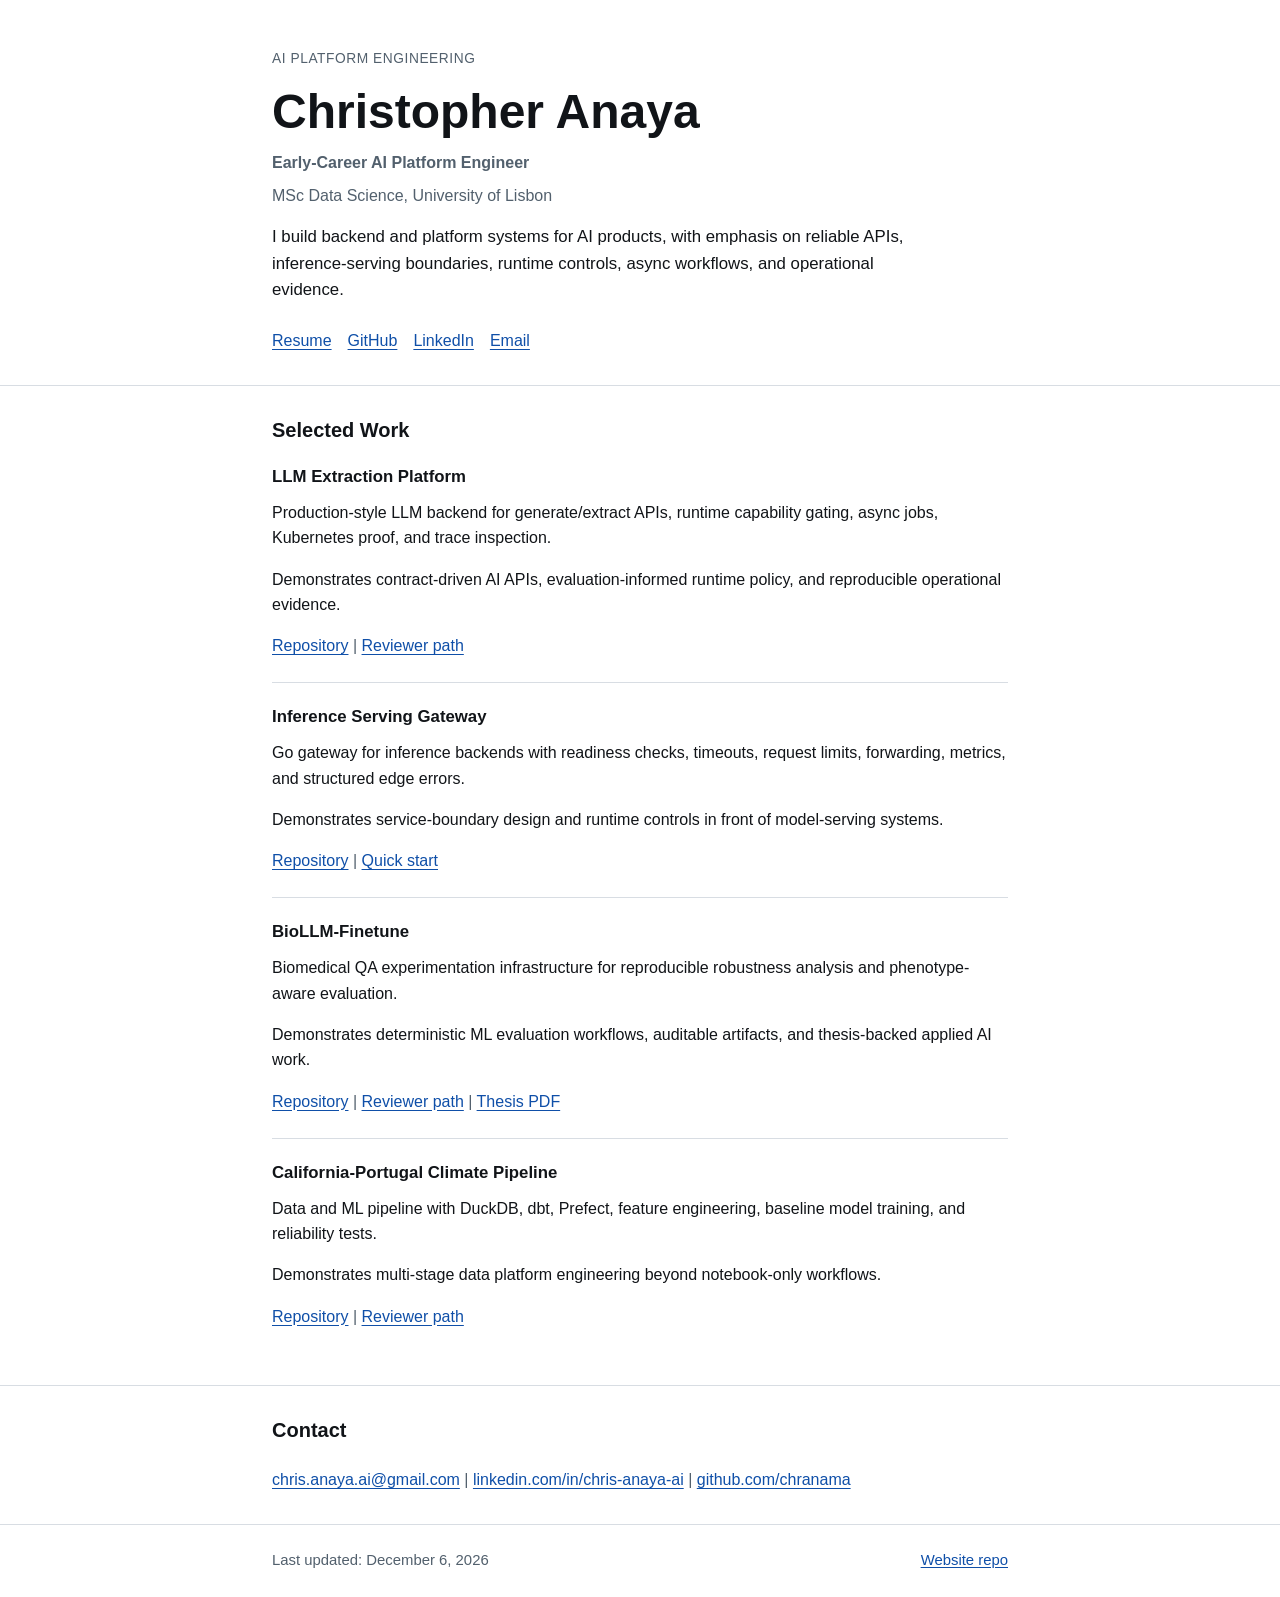
==== commit 027d08cc: "Add academic credential to homepage" ====
--- a/index.html
+++ b/index.html
@@ -25,6 +25,7 @@
         <p class="kicker">AI Platform Engineering</p>
         <h1>Christopher Anaya</h1>
         <p class="title">Early-Career AI Platform Engineer</p>
+        <p class="credential">MSc Data Science, University of Lisbon</p>
         <p class="lede">
           I build backend and platform systems for AI products, with emphasis on reliable APIs,
           inference-serving boundaries, runtime controls, async workflows, and operational evidence.
--- a/css/styles.css
+++ b/css/styles.css
@@ -110,9 +110,14 @@
 }
 
 .title {
+  margin-bottom: var(--space-1);
+  color: var(--muted);
+  font-weight: 600;
+}
+
+.credential {
   margin-bottom: var(--space-3);
   color: var(--muted);
-  font-weight: 600;
 }
 
 .lede {
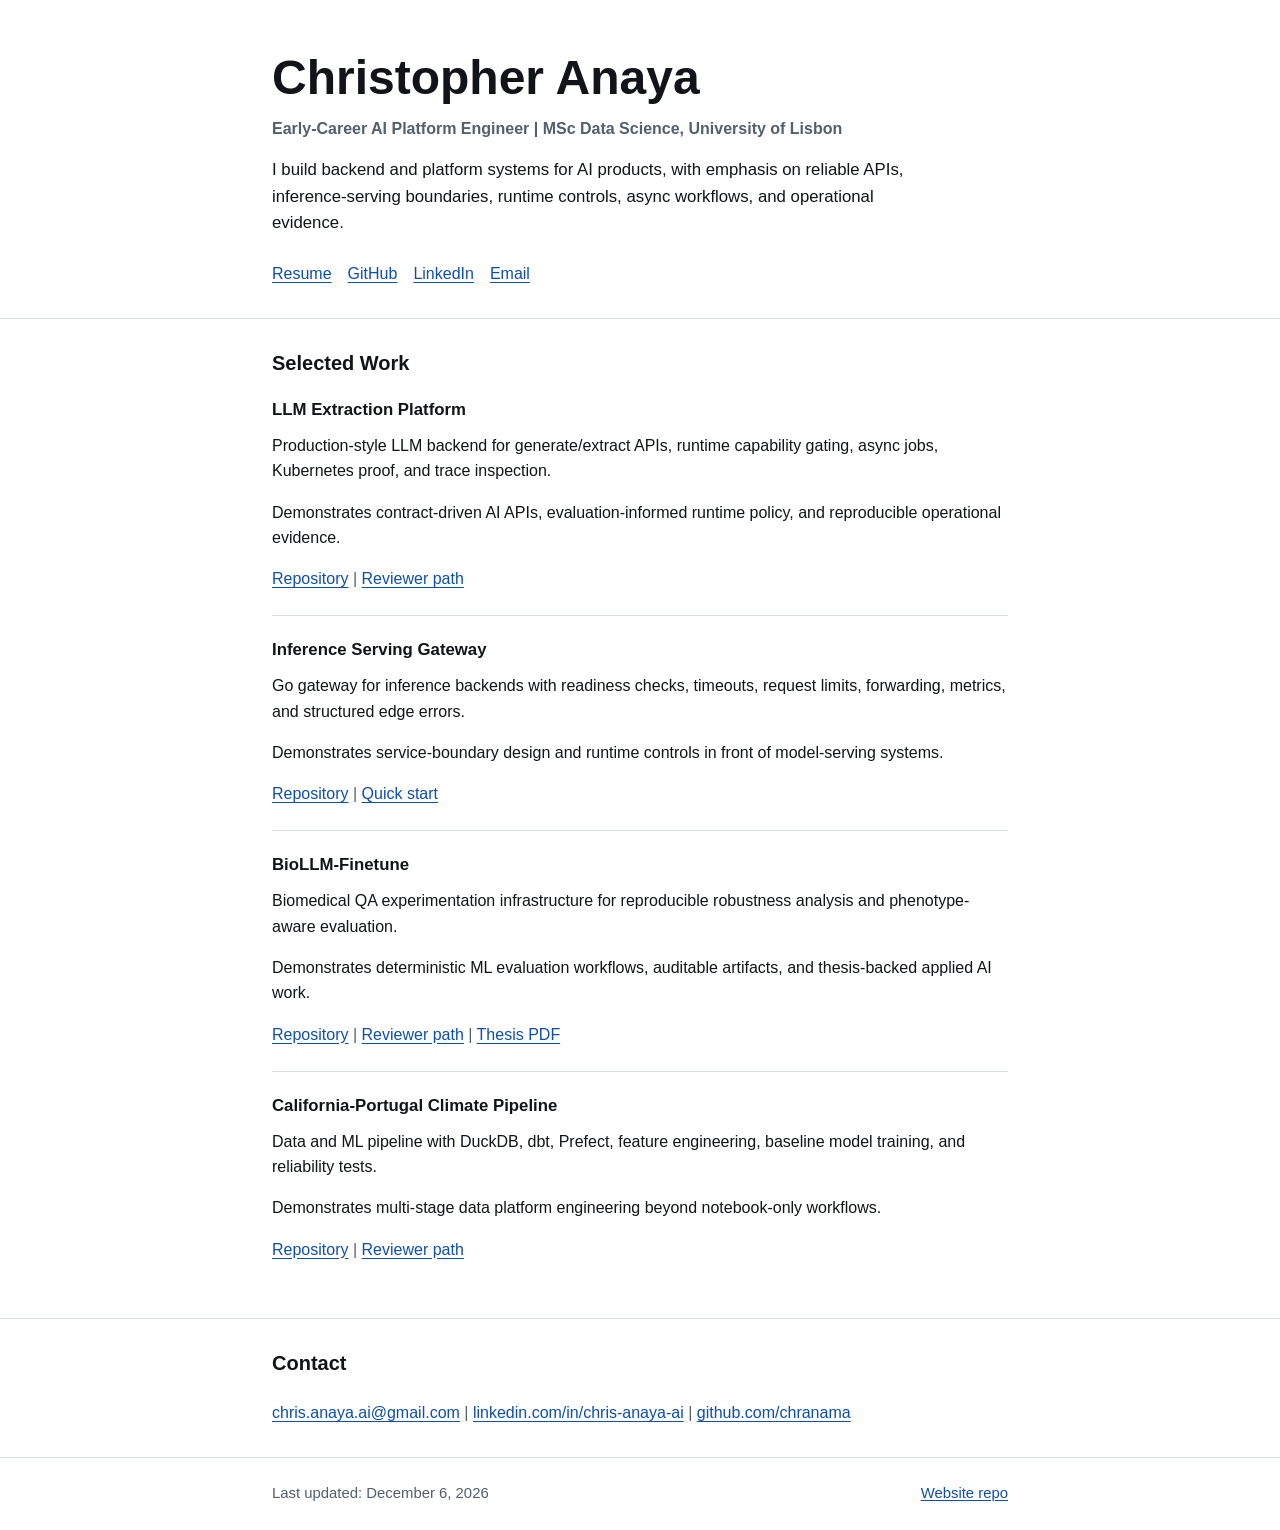
==== commit f5d87267: "Refine homepage credential line" ====
--- a/index.html
+++ b/index.html
@@ -22,10 +22,8 @@
     <a class="skip-link" href="#main-content">Skip to main content</a>
     <header class="site-header">
       <div class="container">
-        <p class="kicker">AI Platform Engineering</p>
         <h1>Christopher Anaya</h1>
-        <p class="title">Early-Career AI Platform Engineer</p>
-        <p class="credential">MSc Data Science, University of Lisbon</p>
+        <p class="title">Early-Career AI Platform Engineer | MSc Data Science, University of Lisbon</p>
         <p class="lede">
           I build backend and platform systems for AI products, with emphasis on reliable APIs,
           inference-serving boundaries, runtime controls, async workflows, and operational evidence.
--- a/css/styles.css
+++ b/css/styles.css
@@ -72,14 +72,6 @@
   padding: var(--space-6) 0 var(--space-5);
 }
 
-.kicker {
-  margin: 0 0 var(--space-2);
-  color: var(--muted);
-  font-size: 0.86rem;
-  letter-spacing: 0.04em;
-  text-transform: uppercase;
-}
-
 h1,
 h2,
 h3,
@@ -110,14 +102,9 @@
 }
 
 .title {
-  margin-bottom: var(--space-1);
+  margin-bottom: var(--space-3);
   color: var(--muted);
   font-weight: 600;
-}
-
-.credential {
-  margin-bottom: var(--space-3);
-  color: var(--muted);
 }
 
 .lede {
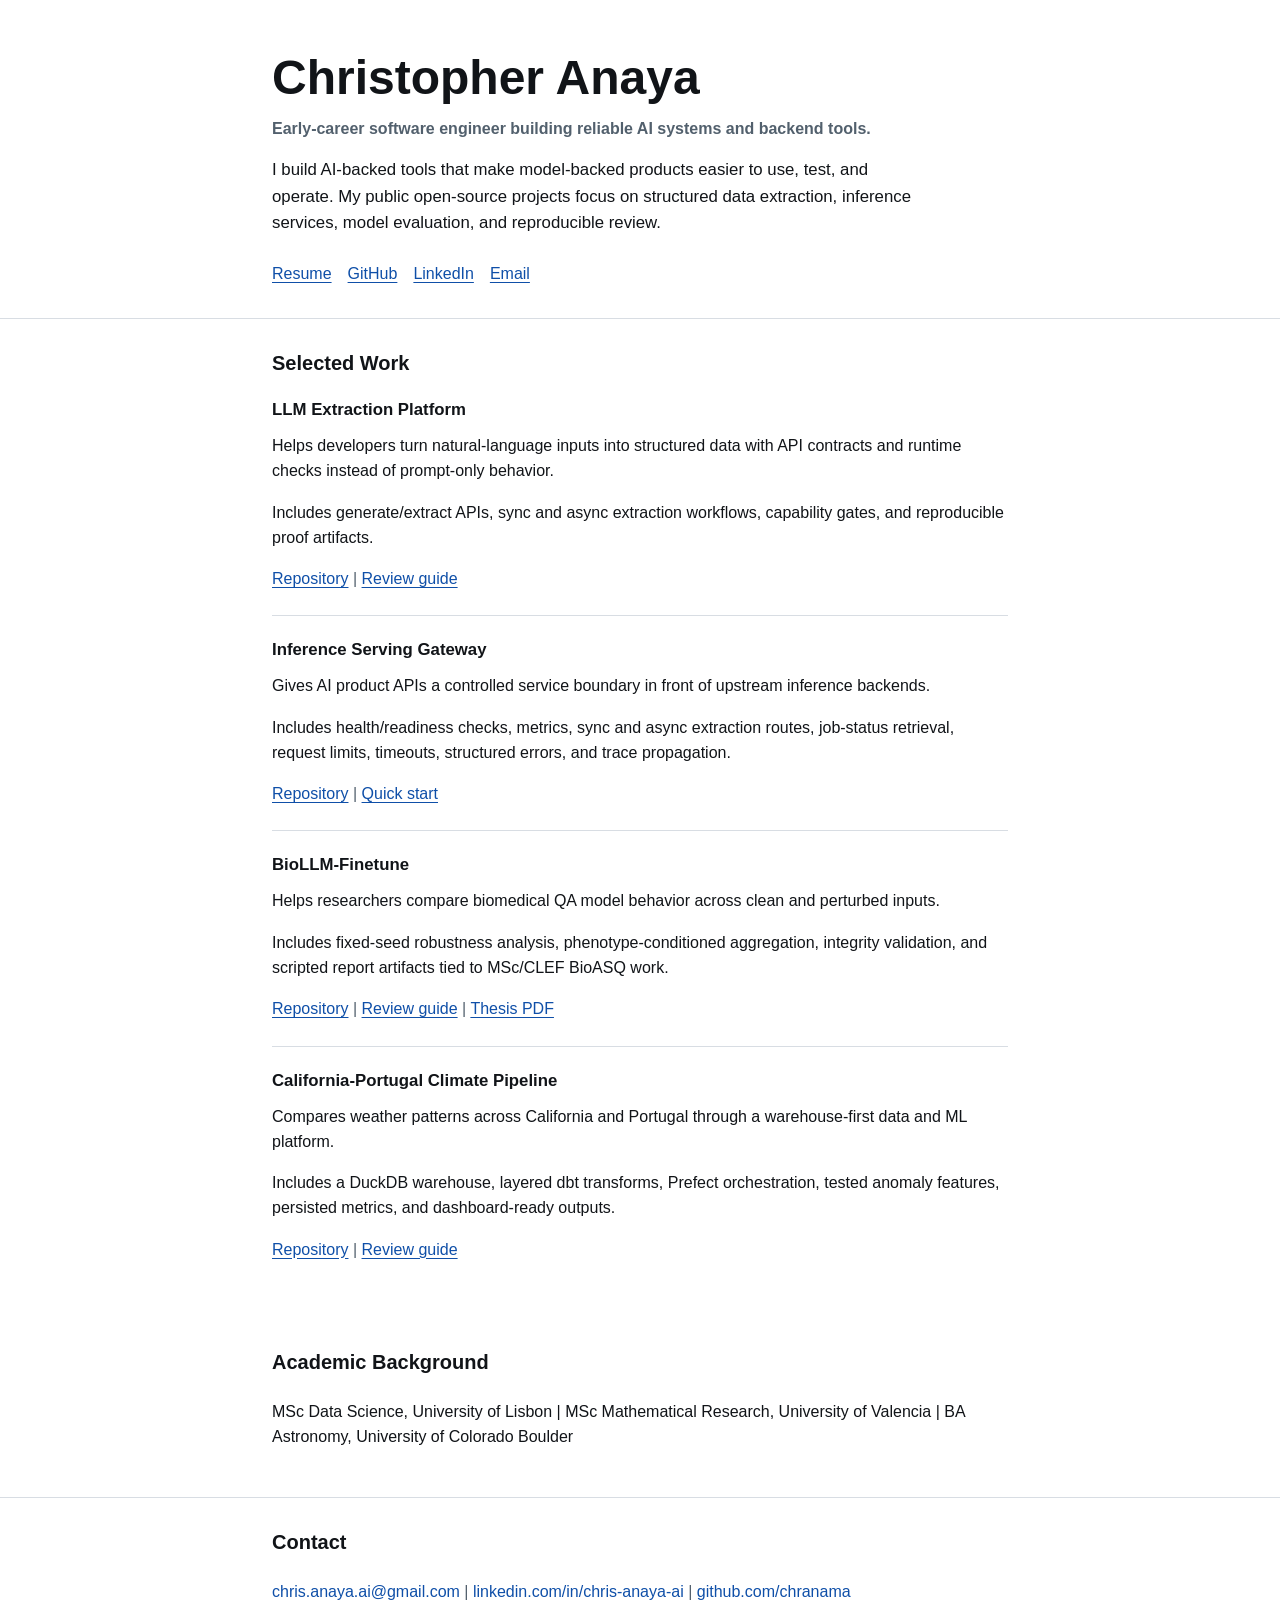
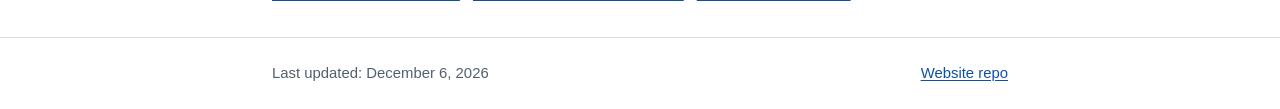
==== commit ff969ba9: "Refine website positioning copy" ====
--- a/index.html
+++ b/index.html
@@ -3,17 +3,17 @@
   <head>
     <meta charset="utf-8">
     <meta name="viewport" content="width=device-width, initial-scale=1">
-    <title>Christopher Anaya | AI Platform Engineer</title>
-    <meta name="description" content="Christopher Anaya is an early-career AI Platform Engineer building backend and platform systems for AI products.">
+    <title>Christopher Anaya | Software Engineer</title>
+    <meta name="description" content="Christopher Anaya is an early-career software engineer building reliable AI systems and backend tools.">
     <link rel="canonical" href="https://chranama.github.io/">
     <meta property="og:type" content="website">
-    <meta property="og:title" content="Christopher Anaya | AI Platform Engineer">
-    <meta property="og:description" content="Backend and platform systems for AI products, with repository-first proof paths.">
+    <meta property="og:title" content="Christopher Anaya | Software Engineer">
+    <meta property="og:description" content="Reliable AI systems and backend tools, with public open-source projects for review.">
     <meta property="og:url" content="https://chranama.github.io/">
     <meta property="og:image" content="https://chranama.github.io/assets/og-home-v2.svg">
     <meta name="twitter:card" content="summary_large_image">
-    <meta name="twitter:title" content="Christopher Anaya | AI Platform Engineer">
-    <meta name="twitter:description" content="Backend and platform systems for AI products, with repository-first proof paths.">
+    <meta name="twitter:title" content="Christopher Anaya | Software Engineer">
+    <meta name="twitter:description" content="Reliable AI systems and backend tools, with public open-source projects for review.">
     <meta name="twitter:image" content="https://chranama.github.io/assets/og-home-v2.svg">
     <link rel="icon" href="assets/favicon.svg" type="image/svg+xml">
     <link rel="stylesheet" href="css/styles.css?v=single-page">
@@ -23,10 +23,11 @@
     <header class="site-header">
       <div class="container">
         <h1>Christopher Anaya</h1>
-        <p class="title">Early-Career AI Platform Engineer | MSc Data Science, University of Lisbon</p>
+        <p class="title">Early-career software engineer building reliable AI systems and backend tools.</p>
         <p class="lede">
-          I build backend and platform systems for AI products, with emphasis on reliable APIs,
-          inference-serving boundaries, runtime controls, async workflows, and operational evidence.
+          I build AI-backed tools that make model-backed products easier to use, test, and operate.
+          My public open-source projects focus on structured data extraction, inference services,
+          model evaluation, and reproducible review.
         </p>
         <nav aria-label="Primary links">
           <ul class="link-row">
@@ -47,28 +48,29 @@
           <article class="project" aria-labelledby="project-llm-extract-title">
             <h3 id="project-llm-extract-title">LLM Extraction Platform</h3>
             <p>
-              Production-style LLM backend for generate/extract APIs, runtime capability gating,
-              async jobs, Kubernetes proof, and trace inspection.
+              Helps developers turn natural-language inputs into structured data with API contracts
+              and runtime checks instead of prompt-only behavior.
             </p>
             <p>
-              Demonstrates contract-driven AI APIs, evaluation-informed runtime policy,
-              and reproducible operational evidence.
+              Includes generate/extract APIs, sync and async extraction workflows,
+              capability gates, and reproducible proof artifacts.
             </p>
             <p class="inline-links">
               <a href="https://github.com/chranama/llm-extraction-platform">Repository</a>
               <span aria-hidden="true">|</span>
-              <a href="https://github.com/chranama/llm-extraction-platform#10-minute-reviewer-path">Reviewer path</a>
+              <a href="https://github.com/chranama/llm-extraction-platform#10-minute-reviewer-path">Review guide</a>
             </p>
           </article>
 
           <article class="project" aria-labelledby="project-gateway-title">
             <h3 id="project-gateway-title">Inference Serving Gateway</h3>
             <p>
-              Go gateway for inference backends with readiness checks, timeouts, request limits,
-              forwarding, metrics, and structured edge errors.
+              Gives AI product APIs a controlled service boundary in front of upstream
+              inference backends.
             </p>
             <p>
-              Demonstrates service-boundary design and runtime controls in front of model-serving systems.
+              Includes health/readiness checks, metrics, sync and async extraction routes,
+              job-status retrieval, request limits, timeouts, structured errors, and trace propagation.
             </p>
             <p class="inline-links">
               <a href="https://github.com/chranama/inference-serving-gateway">Repository</a>
@@ -80,17 +82,17 @@
           <article class="project" aria-labelledby="project-biollm-title">
             <h3 id="project-biollm-title">BioLLM-Finetune</h3>
             <p>
-              Biomedical QA experimentation infrastructure for reproducible robustness analysis
-              and phenotype-aware evaluation.
+              Helps researchers compare biomedical QA model behavior across clean and
+              perturbed inputs.
             </p>
             <p>
-              Demonstrates deterministic ML evaluation workflows, auditable artifacts,
-              and thesis-backed applied AI work.
+              Includes fixed-seed robustness analysis, phenotype-conditioned aggregation,
+              integrity validation, and scripted report artifacts tied to MSc/CLEF BioASQ work.
             </p>
             <p class="inline-links">
               <a href="https://github.com/chranama/biollm-finetune">Repository</a>
               <span aria-hidden="true">|</span>
-              <a href="https://github.com/chranama/biollm-finetune#5-minute-reviewer-path">Reviewer path</a>
+              <a href="https://github.com/chranama/biollm-finetune#5-minute-reviewer-path">Review guide</a>
               <span aria-hidden="true">|</span>
               <a href="masters_thesis.pdf">Thesis PDF</a>
             </p>
@@ -99,18 +101,29 @@
           <article class="project" aria-labelledby="project-climate-title">
             <h3 id="project-climate-title">California-Portugal Climate Pipeline</h3>
             <p>
-              Data and ML pipeline with DuckDB, dbt, Prefect, feature engineering,
-              baseline model training, and reliability tests.
+              Compares weather patterns across California and Portugal through a warehouse-first
+              data and ML platform.
             </p>
             <p>
-              Demonstrates multi-stage data platform engineering beyond notebook-only workflows.
+              Includes a DuckDB warehouse, layered dbt transforms, Prefect orchestration,
+              tested anomaly features, persisted metrics, and dashboard-ready outputs.
             </p>
             <p class="inline-links">
               <a href="https://github.com/chranama/california-portugal-climate">Repository</a>
               <span aria-hidden="true">|</span>
-              <a href="https://github.com/chranama/california-portugal-climate#5-minute-reviewer-path">Reviewer path</a>
+              <a href="https://github.com/chranama/california-portugal-climate#5-minute-reviewer-path">Review guide</a>
             </p>
           </article>
+        </div>
+      </section>
+
+      <section class="section" aria-labelledby="background-title">
+        <div class="container">
+          <h2 id="background-title">Academic Background</h2>
+          <p>
+            MSc Data Science, University of Lisbon | MSc Mathematical Research,
+            University of Valencia | BA Astronomy, University of Colorado Boulder
+          </p>
         </div>
       </section>
 
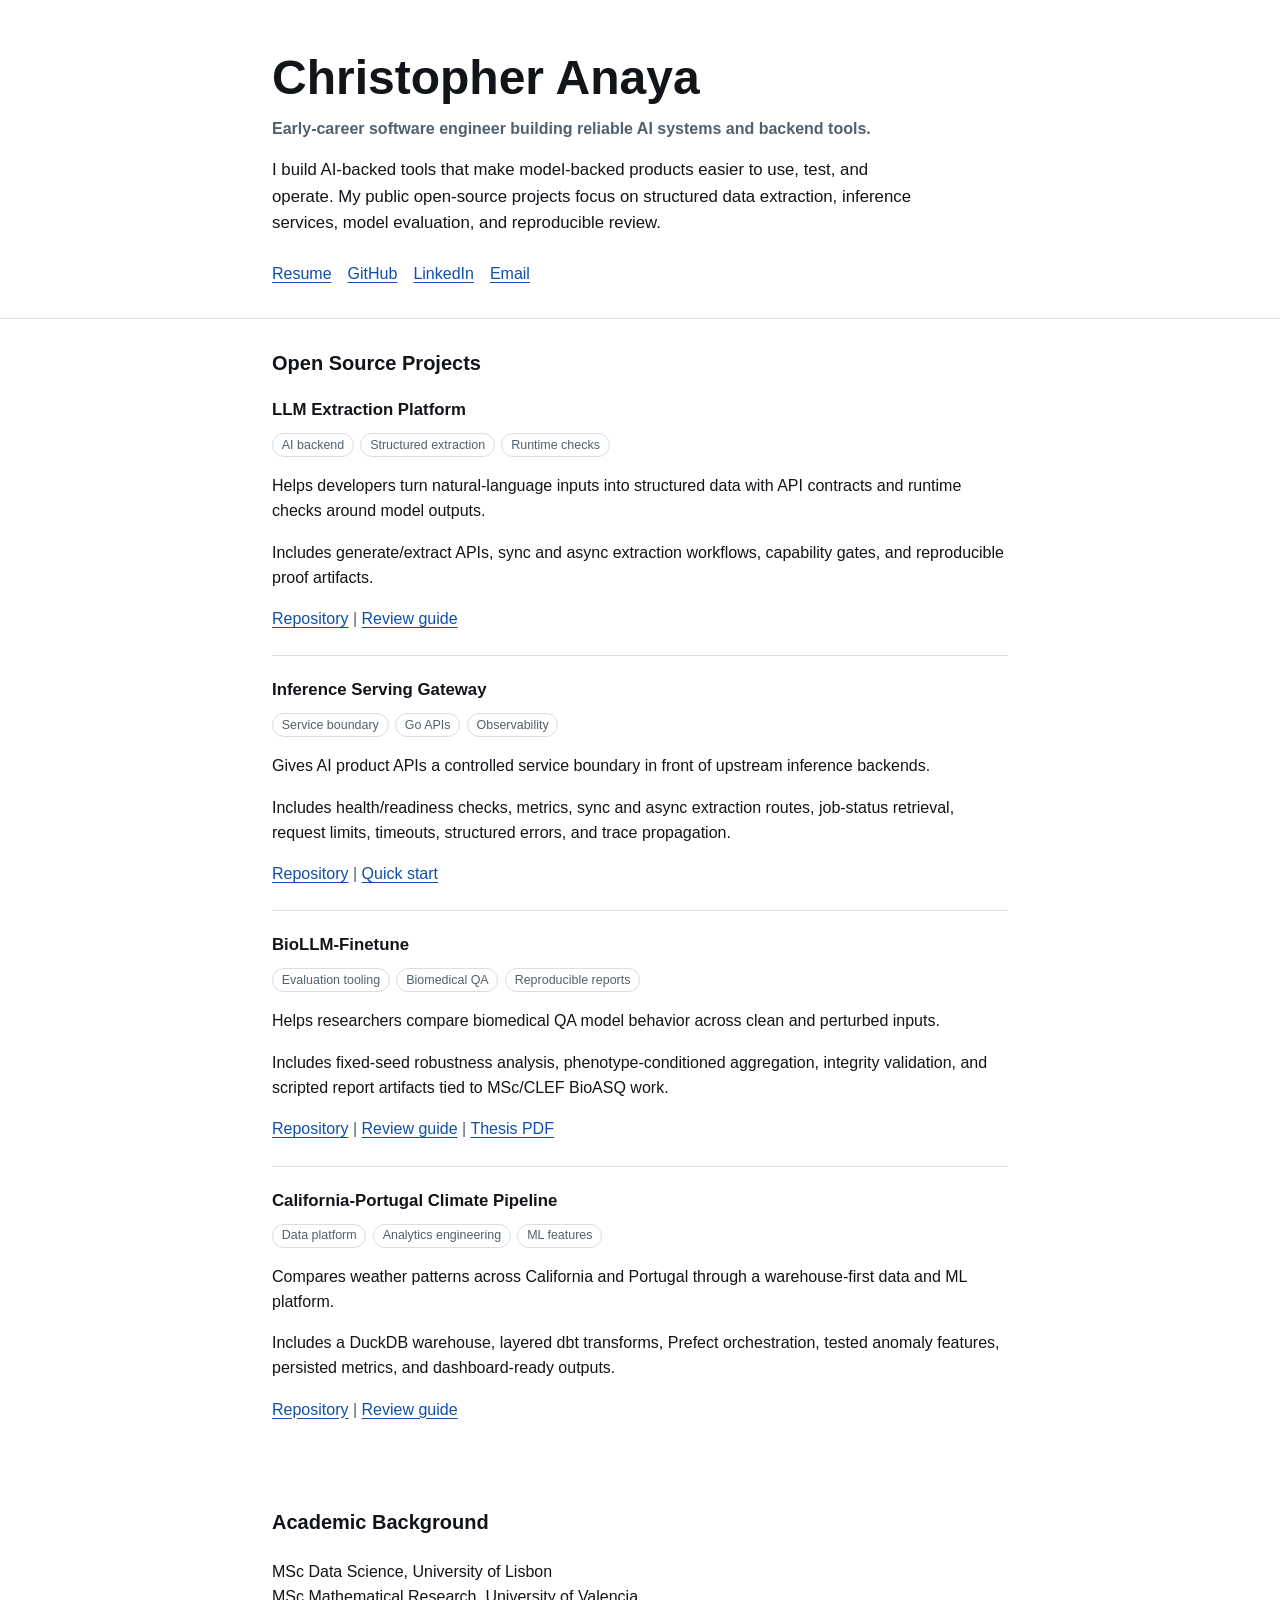
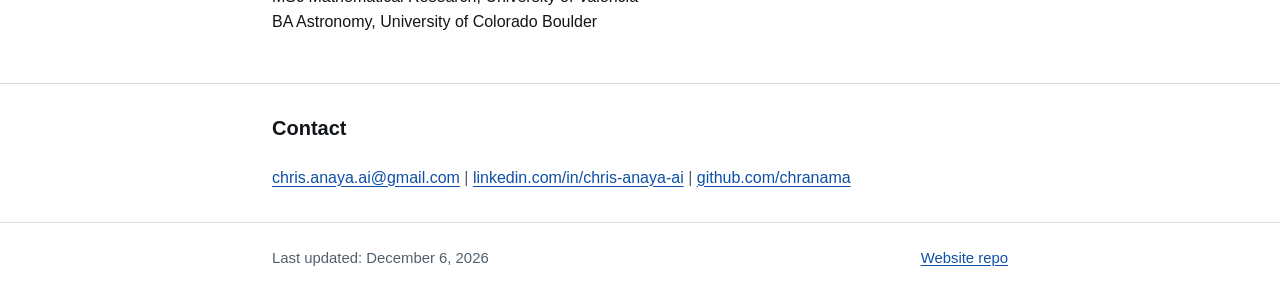
==== commit 8666e092: "Refine website project presentation" ====
--- a/index.html
+++ b/index.html
@@ -43,13 +43,18 @@
     <main id="main-content">
       <section class="section" aria-labelledby="selected-work-title">
         <div class="container">
-          <h2 id="selected-work-title">Selected Work</h2>
+          <h2 id="selected-work-title">Open Source Projects</h2>
 
           <article class="project" aria-labelledby="project-llm-extract-title">
             <h3 id="project-llm-extract-title">LLM Extraction Platform</h3>
+            <ul class="tag-row" aria-label="Project focus">
+              <li>AI backend</li>
+              <li>Structured extraction</li>
+              <li>Runtime checks</li>
+            </ul>
             <p>
               Helps developers turn natural-language inputs into structured data with API contracts
-              and runtime checks instead of prompt-only behavior.
+              and runtime checks around model outputs.
             </p>
             <p>
               Includes generate/extract APIs, sync and async extraction workflows,
@@ -64,6 +69,11 @@
 
           <article class="project" aria-labelledby="project-gateway-title">
             <h3 id="project-gateway-title">Inference Serving Gateway</h3>
+            <ul class="tag-row" aria-label="Project focus">
+              <li>Service boundary</li>
+              <li>Go APIs</li>
+              <li>Observability</li>
+            </ul>
             <p>
               Gives AI product APIs a controlled service boundary in front of upstream
               inference backends.
@@ -81,6 +91,11 @@
 
           <article class="project" aria-labelledby="project-biollm-title">
             <h3 id="project-biollm-title">BioLLM-Finetune</h3>
+            <ul class="tag-row" aria-label="Project focus">
+              <li>Evaluation tooling</li>
+              <li>Biomedical QA</li>
+              <li>Reproducible reports</li>
+            </ul>
             <p>
               Helps researchers compare biomedical QA model behavior across clean and
               perturbed inputs.
@@ -100,6 +115,11 @@
 
           <article class="project" aria-labelledby="project-climate-title">
             <h3 id="project-climate-title">California-Portugal Climate Pipeline</h3>
+            <ul class="tag-row" aria-label="Project focus">
+              <li>Data platform</li>
+              <li>Analytics engineering</li>
+              <li>ML features</li>
+            </ul>
             <p>
               Compares weather patterns across California and Portugal through a warehouse-first
               data and ML platform.
@@ -121,8 +141,9 @@
         <div class="container">
           <h2 id="background-title">Academic Background</h2>
           <p>
-            MSc Data Science, University of Lisbon | MSc Mathematical Research,
-            University of Valencia | BA Astronomy, University of Colorado Boulder
+            MSc Data Science, University of Lisbon<br>
+            MSc Mathematical Research, University of Valencia<br>
+            BA Astronomy, University of Colorado Boulder
           </p>
         </div>
       </section>
--- a/css/styles.css
+++ b/css/styles.css
@@ -136,6 +136,24 @@
   border-top: 0;
 }
 
+.tag-row {
+  display: flex;
+  flex-wrap: wrap;
+  gap: 0.4rem;
+  list-style: none;
+  padding: 0;
+  margin: 0 0 var(--space-3);
+}
+
+.tag-row li {
+  border: 1px solid var(--line);
+  border-radius: 999px;
+  color: var(--muted);
+  font-size: 0.78rem;
+  line-height: 1.2;
+  padding: 0.22rem 0.55rem;
+}
+
 .project p:last-child,
 .contact-section p,
 .site-footer p {
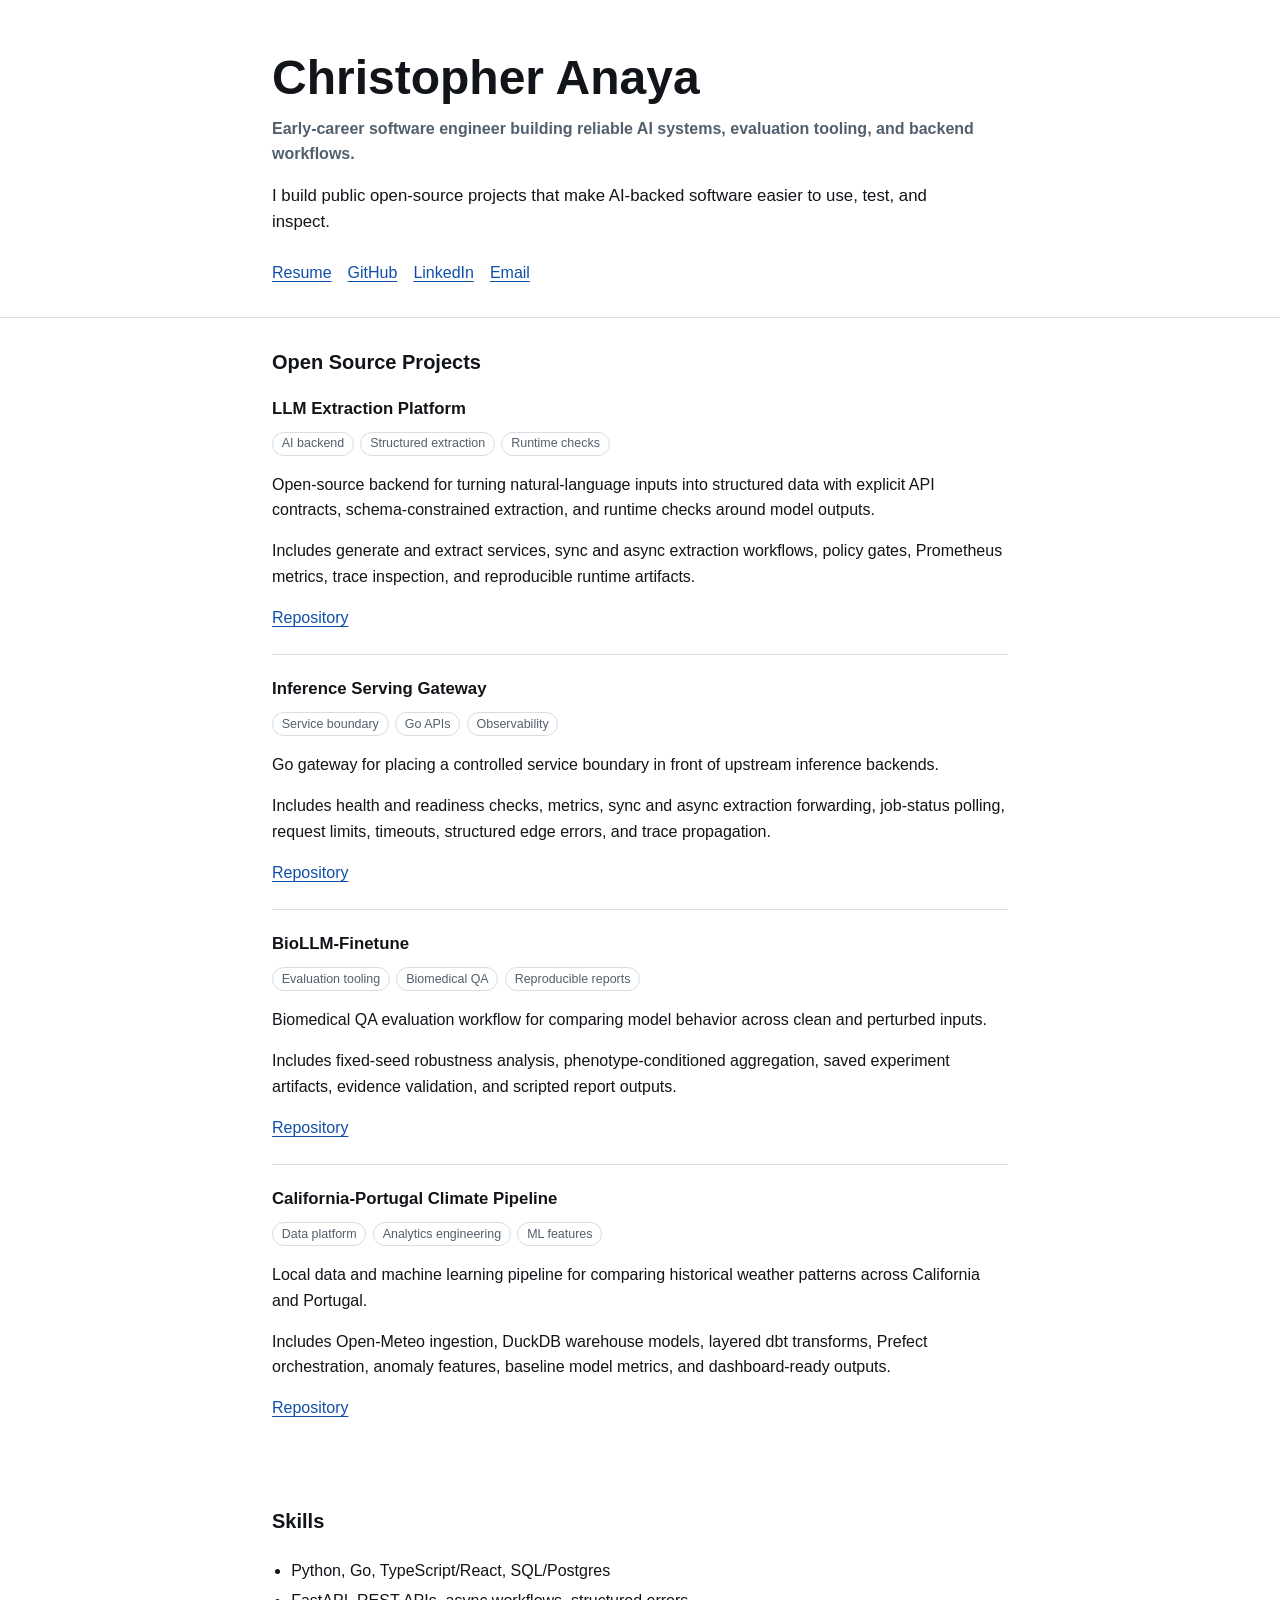
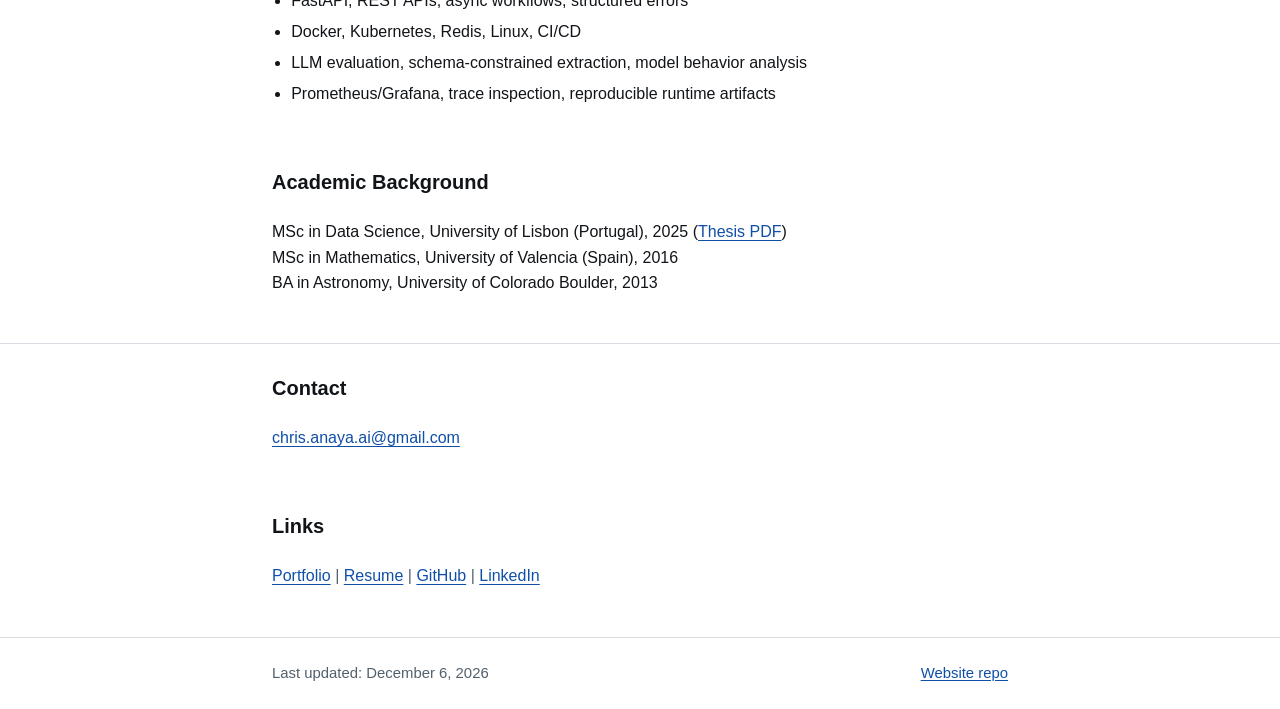
==== commit 4adc4b5e: "Sync portfolio public surface copy" ====
--- a/index.html
+++ b/index.html
@@ -4,30 +4,29 @@
     <meta charset="utf-8">
     <meta name="viewport" content="width=device-width, initial-scale=1">
     <title>Christopher Anaya | Software Engineer</title>
-    <meta name="description" content="Christopher Anaya is an early-career software engineer building reliable AI systems and backend tools.">
+    <meta name="description" content="Christopher Anaya is an early-career software engineer building reliable AI systems, evaluation tooling, and backend workflows.">
     <link rel="canonical" href="https://chranama.github.io/">
     <meta property="og:type" content="website">
     <meta property="og:title" content="Christopher Anaya | Software Engineer">
-    <meta property="og:description" content="Reliable AI systems and backend tools, with public open-source projects for review.">
+    <meta property="og:description" content="Reliable AI systems, evaluation tooling, and backend workflows, with inspectable open-source projects.">
     <meta property="og:url" content="https://chranama.github.io/">
     <meta property="og:image" content="https://chranama.github.io/assets/og-home-v2.svg">
     <meta name="twitter:card" content="summary_large_image">
     <meta name="twitter:title" content="Christopher Anaya | Software Engineer">
-    <meta name="twitter:description" content="Reliable AI systems and backend tools, with public open-source projects for review.">
+    <meta name="twitter:description" content="Reliable AI systems, evaluation tooling, and backend workflows, with inspectable open-source projects.">
     <meta name="twitter:image" content="https://chranama.github.io/assets/og-home-v2.svg">
     <link rel="icon" href="assets/favicon.svg" type="image/svg+xml">
-    <link rel="stylesheet" href="css/styles.css?v=single-page">
+    <link rel="stylesheet" href="css/styles.css?v=single-page-skills">
   </head>
   <body>
     <a class="skip-link" href="#main-content">Skip to main content</a>
     <header class="site-header">
       <div class="container">
         <h1>Christopher Anaya</h1>
-        <p class="title">Early-career software engineer building reliable AI systems and backend tools.</p>
+        <p class="title">Early-career software engineer building reliable AI systems, evaluation tooling, and backend workflows.</p>
         <p class="lede">
-          I build AI-backed tools that make model-backed products easier to use, test, and operate.
-          My public open-source projects focus on structured data extraction, inference services,
-          model evaluation, and reproducible review.
+          I build public open-source projects that make AI-backed software easier to use, test,
+          and inspect.
         </p>
         <nav aria-label="Primary links">
           <ul class="link-row">
@@ -53,17 +52,17 @@
               <li>Runtime checks</li>
             </ul>
             <p>
-              Helps developers turn natural-language inputs into structured data with API contracts
-              and runtime checks around model outputs.
-            </p>
-            <p>
-              Includes generate/extract APIs, sync and async extraction workflows,
-              capability gates, and reproducible proof artifacts.
+              Open-source backend for turning natural-language inputs into structured data with
+              explicit API contracts, schema-constrained extraction, and runtime checks around
+              model outputs.
+            </p>
+            <p>
+              Includes generate and extract services, sync and async extraction workflows,
+              policy gates, Prometheus metrics, trace inspection, and reproducible runtime
+              artifacts.
             </p>
             <p class="inline-links">
               <a href="https://github.com/chranama/llm-extraction-platform">Repository</a>
-              <span aria-hidden="true">|</span>
-              <a href="https://github.com/chranama/llm-extraction-platform#10-minute-reviewer-path">Review guide</a>
             </p>
           </article>
 
@@ -75,17 +74,16 @@
               <li>Observability</li>
             </ul>
             <p>
-              Gives AI product APIs a controlled service boundary in front of upstream
+              Go gateway for placing a controlled service boundary in front of upstream
               inference backends.
             </p>
             <p>
-              Includes health/readiness checks, metrics, sync and async extraction routes,
-              job-status retrieval, request limits, timeouts, structured errors, and trace propagation.
+              Includes health and readiness checks, metrics, sync and async extraction forwarding,
+              job-status polling, request limits, timeouts, structured edge errors, and trace
+              propagation.
             </p>
             <p class="inline-links">
               <a href="https://github.com/chranama/inference-serving-gateway">Repository</a>
-              <span aria-hidden="true">|</span>
-              <a href="https://github.com/chranama/inference-serving-gateway#quick-start">Quick start</a>
             </p>
           </article>
 
@@ -97,19 +95,15 @@
               <li>Reproducible reports</li>
             </ul>
             <p>
-              Helps researchers compare biomedical QA model behavior across clean and
+              Biomedical QA evaluation workflow for comparing model behavior across clean and
               perturbed inputs.
             </p>
             <p>
               Includes fixed-seed robustness analysis, phenotype-conditioned aggregation,
-              integrity validation, and scripted report artifacts tied to MSc/CLEF BioASQ work.
+              saved experiment artifacts, evidence validation, and scripted report outputs.
             </p>
             <p class="inline-links">
               <a href="https://github.com/chranama/biollm-finetune">Repository</a>
-              <span aria-hidden="true">|</span>
-              <a href="https://github.com/chranama/biollm-finetune#5-minute-reviewer-path">Review guide</a>
-              <span aria-hidden="true">|</span>
-              <a href="masters_thesis.pdf">Thesis PDF</a>
             </p>
           </article>
 
@@ -121,19 +115,31 @@
               <li>ML features</li>
             </ul>
             <p>
-              Compares weather patterns across California and Portugal through a warehouse-first
-              data and ML platform.
-            </p>
-            <p>
-              Includes a DuckDB warehouse, layered dbt transforms, Prefect orchestration,
-              tested anomaly features, persisted metrics, and dashboard-ready outputs.
+              Local data and machine learning pipeline for comparing historical weather patterns
+              across California and Portugal.
+            </p>
+            <p>
+              Includes Open-Meteo ingestion, DuckDB warehouse models, layered dbt transforms,
+              Prefect orchestration, anomaly features, baseline model metrics, and dashboard-ready
+              outputs.
             </p>
             <p class="inline-links">
               <a href="https://github.com/chranama/california-portugal-climate">Repository</a>
-              <span aria-hidden="true">|</span>
-              <a href="https://github.com/chranama/california-portugal-climate#5-minute-reviewer-path">Review guide</a>
-            </p>
-          </article>
+            </p>
+          </article>
+        </div>
+      </section>
+
+      <section class="section" aria-labelledby="skills-title">
+        <div class="container">
+          <h2 id="skills-title">Skills</h2>
+          <ul class="skill-list">
+            <li>Python, Go, TypeScript/React, SQL/Postgres</li>
+            <li>FastAPI, REST APIs, async workflows, structured errors</li>
+            <li>Docker, Kubernetes, Redis, Linux, CI/CD</li>
+            <li>LLM evaluation, schema-constrained extraction, model behavior analysis</li>
+            <li>Prometheus/Grafana, trace inspection, reproducible runtime artifacts</li>
+          </ul>
         </div>
       </section>
 
@@ -141,9 +147,12 @@
         <div class="container">
           <h2 id="background-title">Academic Background</h2>
           <p>
-            MSc Data Science, University of Lisbon<br>
-            MSc Mathematical Research, University of Valencia<br>
-            BA Astronomy, University of Colorado Boulder
+            MSc in Data Science, University of Lisbon (Portugal), 2025
+            (<a href="masters_thesis.pdf">Thesis PDF</a>)
+            <br>
+            MSc in Mathematics, University of Valencia (Spain), 2016
+            <br>
+            BA in Astronomy, University of Colorado Boulder, 2013
           </p>
         </div>
       </section>
@@ -153,10 +162,21 @@
           <h2 id="contact-title">Contact</h2>
           <p class="inline-links">
             <a href="mailto:chris.anaya.ai@gmail.com">chris.anaya.ai@gmail.com</a>
+          </p>
+        </div>
+      </section>
+
+      <section class="section" aria-labelledby="links-title">
+        <div class="container">
+          <h2 id="links-title">Links</h2>
+          <p class="inline-links">
+            <a href="https://chranama.github.io">Portfolio</a>
             <span aria-hidden="true">|</span>
-            <a href="https://www.linkedin.com/in/chris-anaya-ai/">linkedin.com/in/chris-anaya-ai</a>
+            <a href="resume.pdf">Resume</a>
             <span aria-hidden="true">|</span>
-            <a href="https://github.com/chranama">github.com/chranama</a>
+            <a href="https://github.com/chranama">GitHub</a>
+            <span aria-hidden="true">|</span>
+            <a href="https://www.linkedin.com/in/chris-anaya-ai/">LinkedIn</a>
           </p>
         </div>
       </section>
--- a/css/styles.css
+++ b/css/styles.css
@@ -154,6 +154,15 @@
   padding: 0.22rem 0.55rem;
 }
 
+.skill-list {
+  margin: 0;
+  padding-left: 1.2rem;
+}
+
+.skill-list li + li {
+  margin-top: 0.35rem;
+}
+
 .project p:last-child,
 .contact-section p,
 .site-footer p {
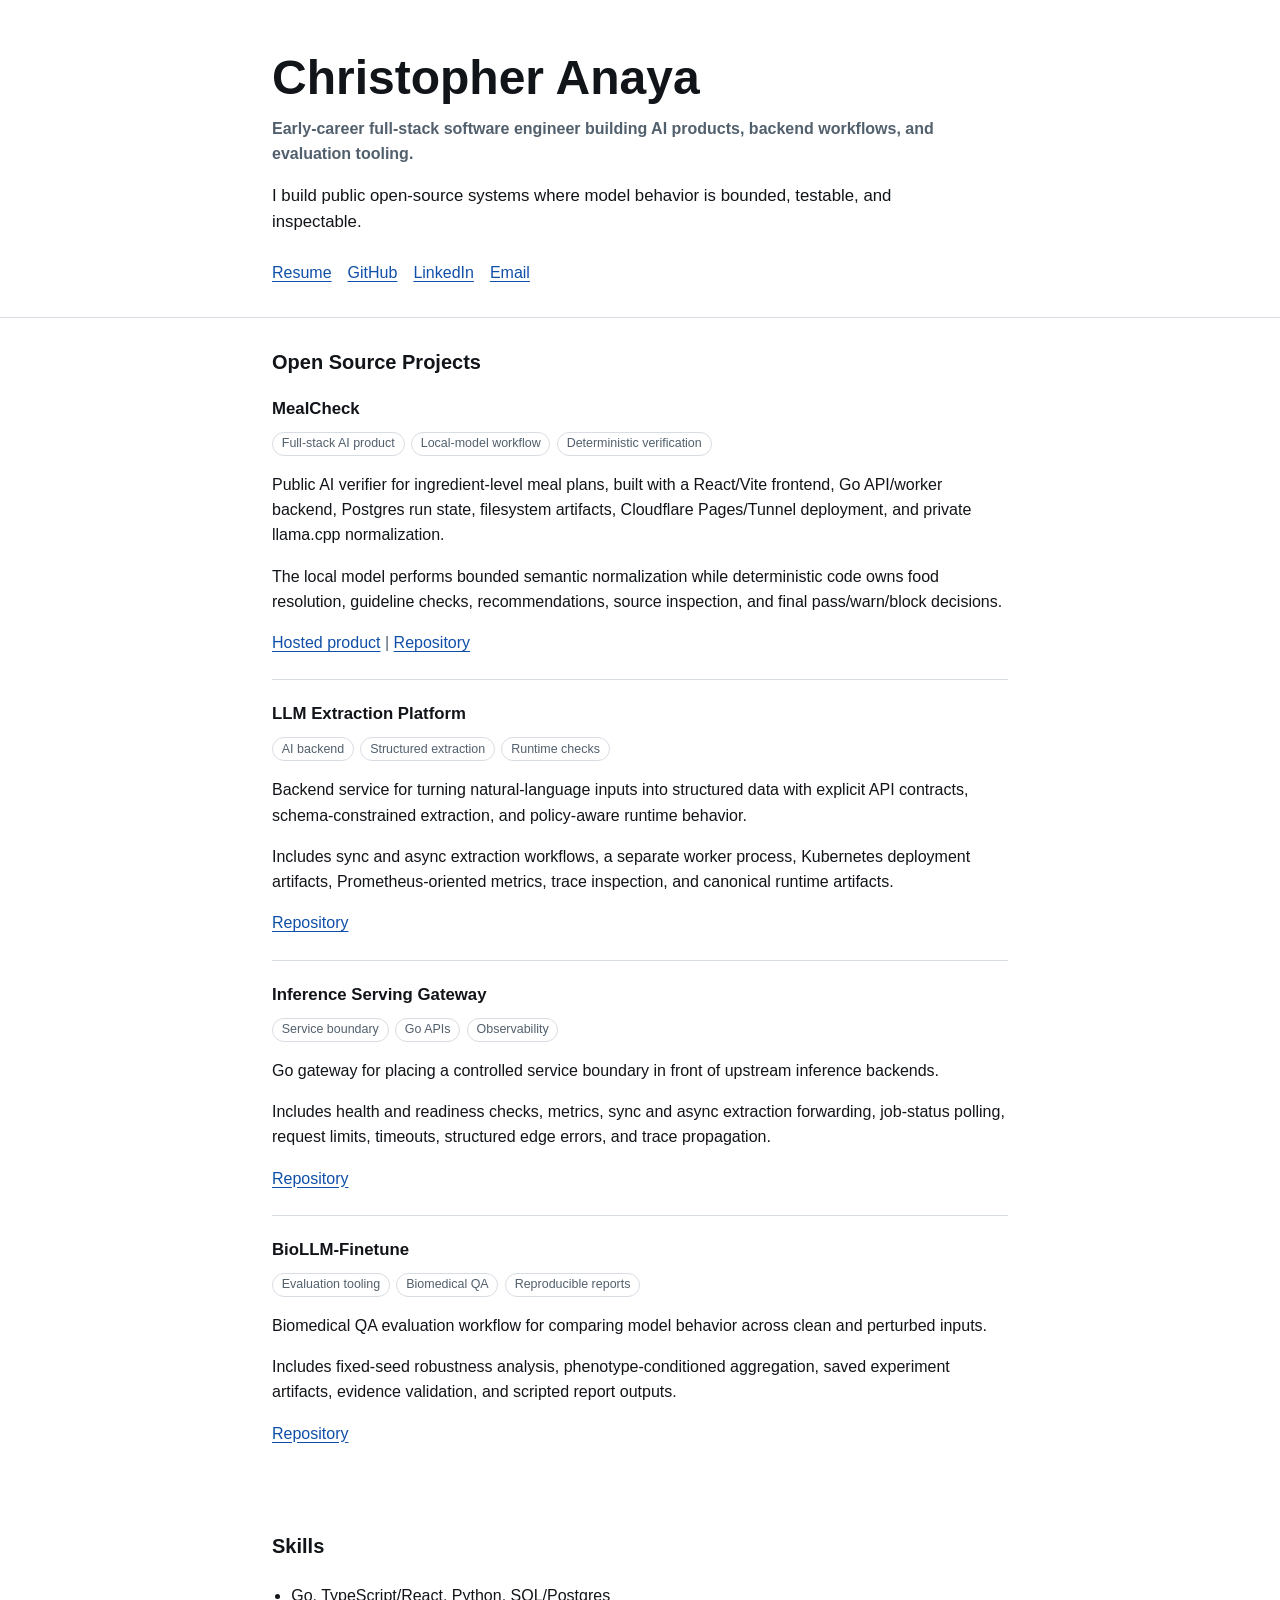
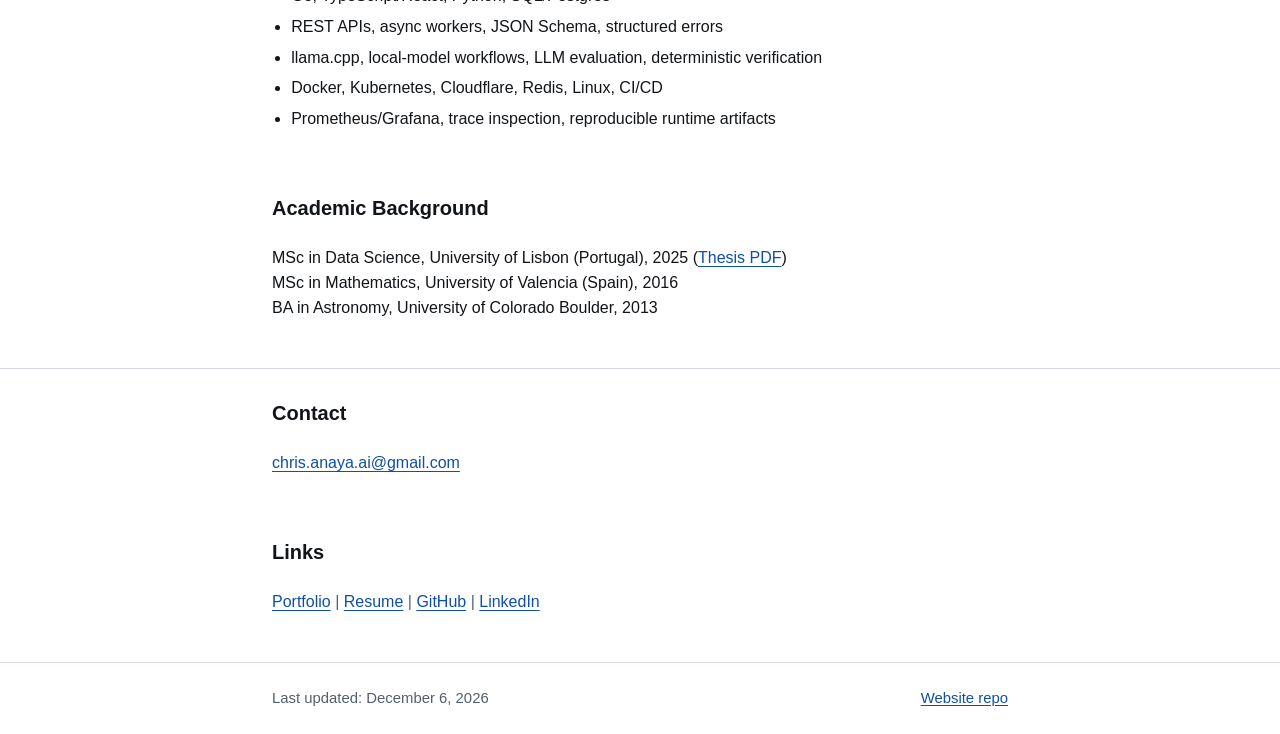
==== commit fe52da22: "Make MealCheck primary portfolio project" ====
--- a/index.html
+++ b/index.html
@@ -4,29 +4,29 @@
     <meta charset="utf-8">
     <meta name="viewport" content="width=device-width, initial-scale=1">
     <title>Christopher Anaya | Software Engineer</title>
-    <meta name="description" content="Christopher Anaya is an early-career software engineer building reliable AI systems, evaluation tooling, and backend workflows.">
+    <meta name="description" content="Christopher Anaya is an early-career full-stack software engineer building AI products, backend workflows, and evaluation tooling.">
     <link rel="canonical" href="https://chranama.github.io/">
     <meta property="og:type" content="website">
     <meta property="og:title" content="Christopher Anaya | Software Engineer">
-    <meta property="og:description" content="Reliable AI systems, evaluation tooling, and backend workflows, with inspectable open-source projects.">
+    <meta property="og:description" content="AI products, backend workflows, and evaluation tooling, with inspectable open-source projects.">
     <meta property="og:url" content="https://chranama.github.io/">
     <meta property="og:image" content="https://chranama.github.io/assets/og-home-v2.svg">
     <meta name="twitter:card" content="summary_large_image">
     <meta name="twitter:title" content="Christopher Anaya | Software Engineer">
-    <meta name="twitter:description" content="Reliable AI systems, evaluation tooling, and backend workflows, with inspectable open-source projects.">
+    <meta name="twitter:description" content="AI products, backend workflows, and evaluation tooling, with inspectable open-source projects.">
     <meta name="twitter:image" content="https://chranama.github.io/assets/og-home-v2.svg">
     <link rel="icon" href="assets/favicon.svg" type="image/svg+xml">
-    <link rel="stylesheet" href="css/styles.css?v=single-page-skills">
+    <link rel="stylesheet" href="css/styles.css?v=mealcheck-primary">
   </head>
   <body>
     <a class="skip-link" href="#main-content">Skip to main content</a>
     <header class="site-header">
       <div class="container">
         <h1>Christopher Anaya</h1>
-        <p class="title">Early-career software engineer building reliable AI systems, evaluation tooling, and backend workflows.</p>
+        <p class="title">Early-career full-stack software engineer building AI products, backend workflows, and evaluation tooling.</p>
         <p class="lede">
-          I build public open-source projects that make AI-backed software easier to use, test,
-          and inspect.
+          I build public open-source systems where model behavior is bounded, testable,
+          and inspectable.
         </p>
         <nav aria-label="Primary links">
           <ul class="link-row">
@@ -44,6 +44,30 @@
         <div class="container">
           <h2 id="selected-work-title">Open Source Projects</h2>
 
+          <article class="project" aria-labelledby="project-mealcheck-title">
+            <h3 id="project-mealcheck-title">MealCheck</h3>
+            <ul class="tag-row" aria-label="Project focus">
+              <li>Full-stack AI product</li>
+              <li>Local-model workflow</li>
+              <li>Deterministic verification</li>
+            </ul>
+            <p>
+              Public AI verifier for ingredient-level meal plans, built with a React/Vite
+              frontend, Go API/worker backend, Postgres run state, filesystem artifacts,
+              Cloudflare Pages/Tunnel deployment, and private llama.cpp normalization.
+            </p>
+            <p>
+              The local model performs bounded semantic normalization while deterministic
+              code owns food resolution, guideline checks, recommendations, source inspection,
+              and final pass/warn/block decisions.
+            </p>
+            <p class="inline-links">
+              <a href="https://mealcheck.dev">Hosted product</a>
+              <span aria-hidden="true">|</span>
+              <a href="https://github.com/chranama/MealCheck">Repository</a>
+            </p>
+          </article>
+
           <article class="project" aria-labelledby="project-llm-extract-title">
             <h3 id="project-llm-extract-title">LLM Extraction Platform</h3>
             <ul class="tag-row" aria-label="Project focus">
@@ -52,14 +76,14 @@
               <li>Runtime checks</li>
             </ul>
             <p>
-              Open-source backend for turning natural-language inputs into structured data with
-              explicit API contracts, schema-constrained extraction, and runtime checks around
-              model outputs.
-            </p>
-            <p>
-              Includes generate and extract services, sync and async extraction workflows,
-              policy gates, Prometheus metrics, trace inspection, and reproducible runtime
-              artifacts.
+              Backend service for turning natural-language inputs into structured data with
+              explicit API contracts, schema-constrained extraction, and policy-aware runtime
+              behavior.
+            </p>
+            <p>
+              Includes sync and async extraction workflows, a separate worker process,
+              Kubernetes deployment artifacts, Prometheus-oriented metrics, trace inspection,
+              and canonical runtime artifacts.
             </p>
             <p class="inline-links">
               <a href="https://github.com/chranama/llm-extraction-platform">Repository</a>
@@ -106,27 +130,6 @@
               <a href="https://github.com/chranama/biollm-finetune">Repository</a>
             </p>
           </article>
-
-          <article class="project" aria-labelledby="project-climate-title">
-            <h3 id="project-climate-title">California-Portugal Climate Pipeline</h3>
-            <ul class="tag-row" aria-label="Project focus">
-              <li>Data platform</li>
-              <li>Analytics engineering</li>
-              <li>ML features</li>
-            </ul>
-            <p>
-              Local data and machine learning pipeline for comparing historical weather patterns
-              across California and Portugal.
-            </p>
-            <p>
-              Includes Open-Meteo ingestion, DuckDB warehouse models, layered dbt transforms,
-              Prefect orchestration, anomaly features, baseline model metrics, and dashboard-ready
-              outputs.
-            </p>
-            <p class="inline-links">
-              <a href="https://github.com/chranama/california-portugal-climate">Repository</a>
-            </p>
-          </article>
         </div>
       </section>
 
@@ -134,10 +137,10 @@
         <div class="container">
           <h2 id="skills-title">Skills</h2>
           <ul class="skill-list">
-            <li>Python, Go, TypeScript/React, SQL/Postgres</li>
-            <li>FastAPI, REST APIs, async workflows, structured errors</li>
-            <li>Docker, Kubernetes, Redis, Linux, CI/CD</li>
-            <li>LLM evaluation, schema-constrained extraction, model behavior analysis</li>
+            <li>Go, TypeScript/React, Python, SQL/Postgres</li>
+            <li>REST APIs, async workers, JSON Schema, structured errors</li>
+            <li>llama.cpp, local-model workflows, LLM evaluation, deterministic verification</li>
+            <li>Docker, Kubernetes, Cloudflare, Redis, Linux, CI/CD</li>
             <li>Prometheus/Grafana, trace inspection, reproducible runtime artifacts</li>
           </ul>
         </div>
